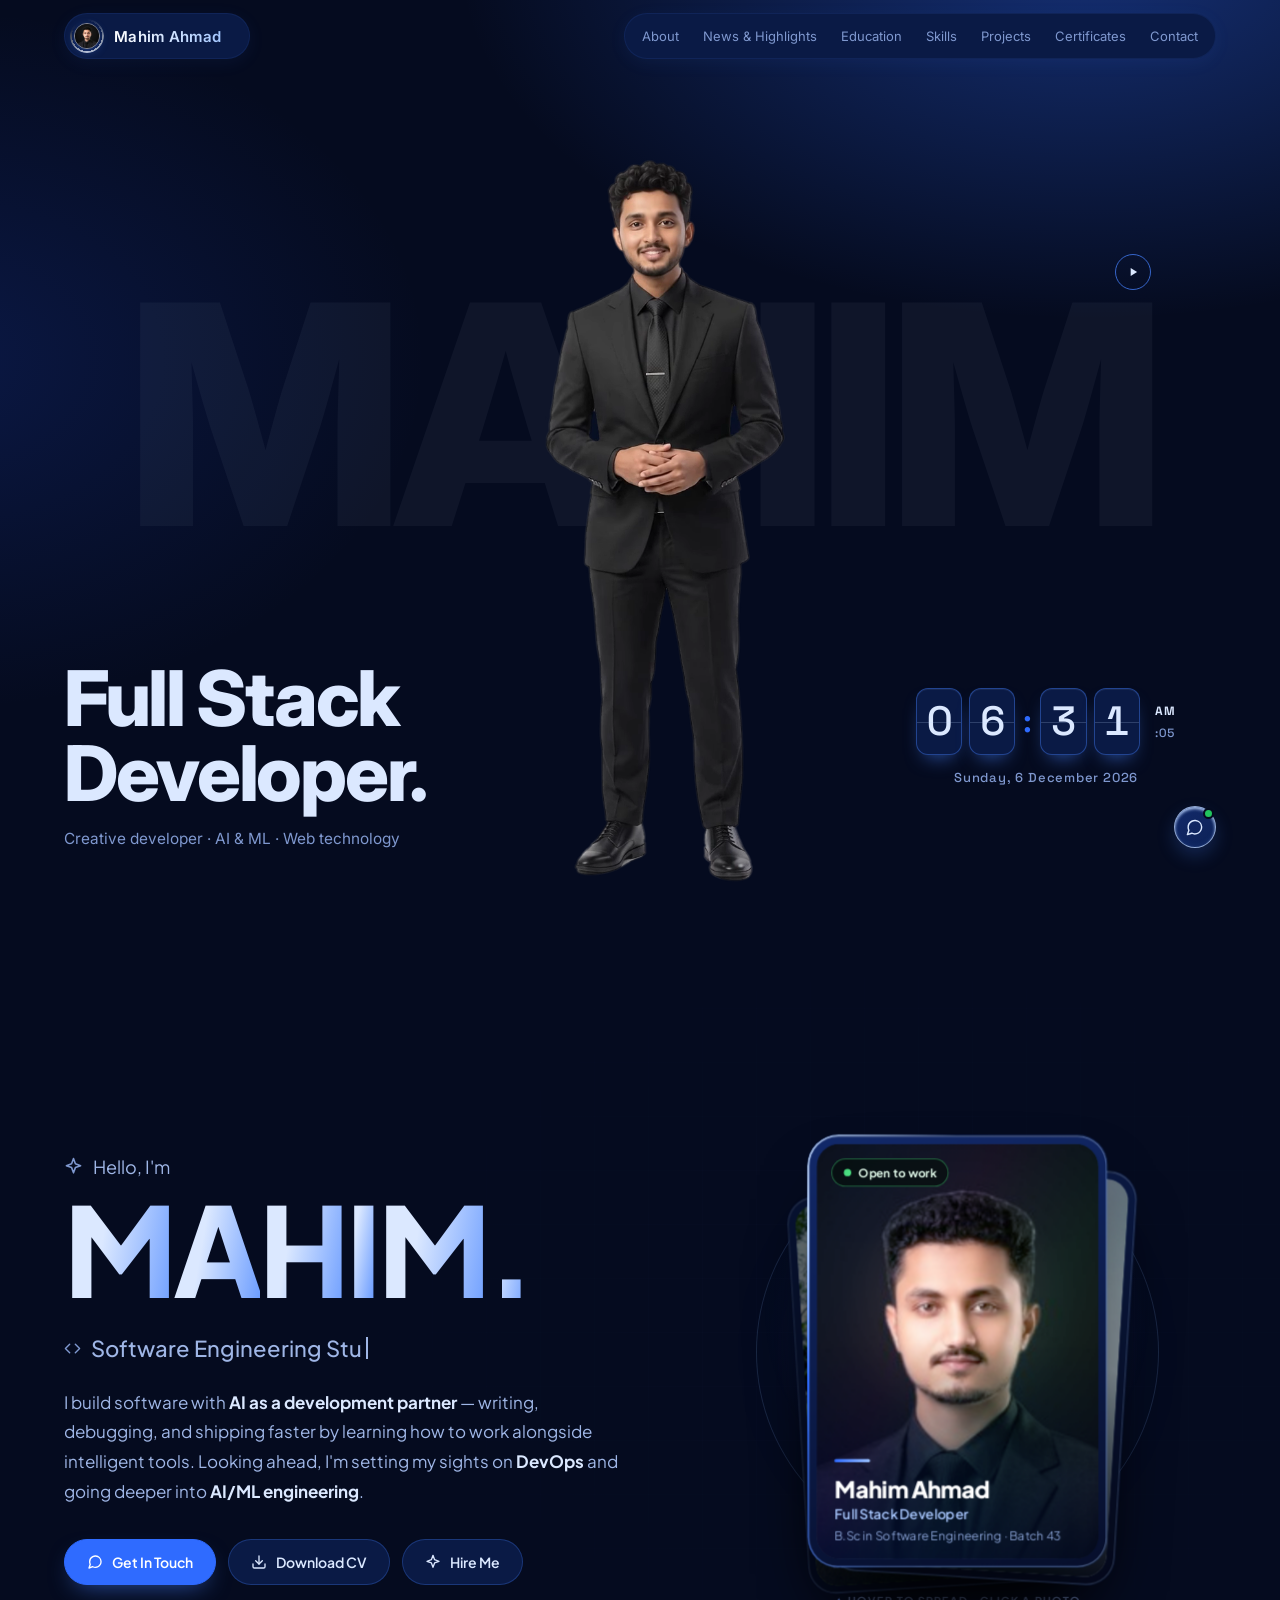
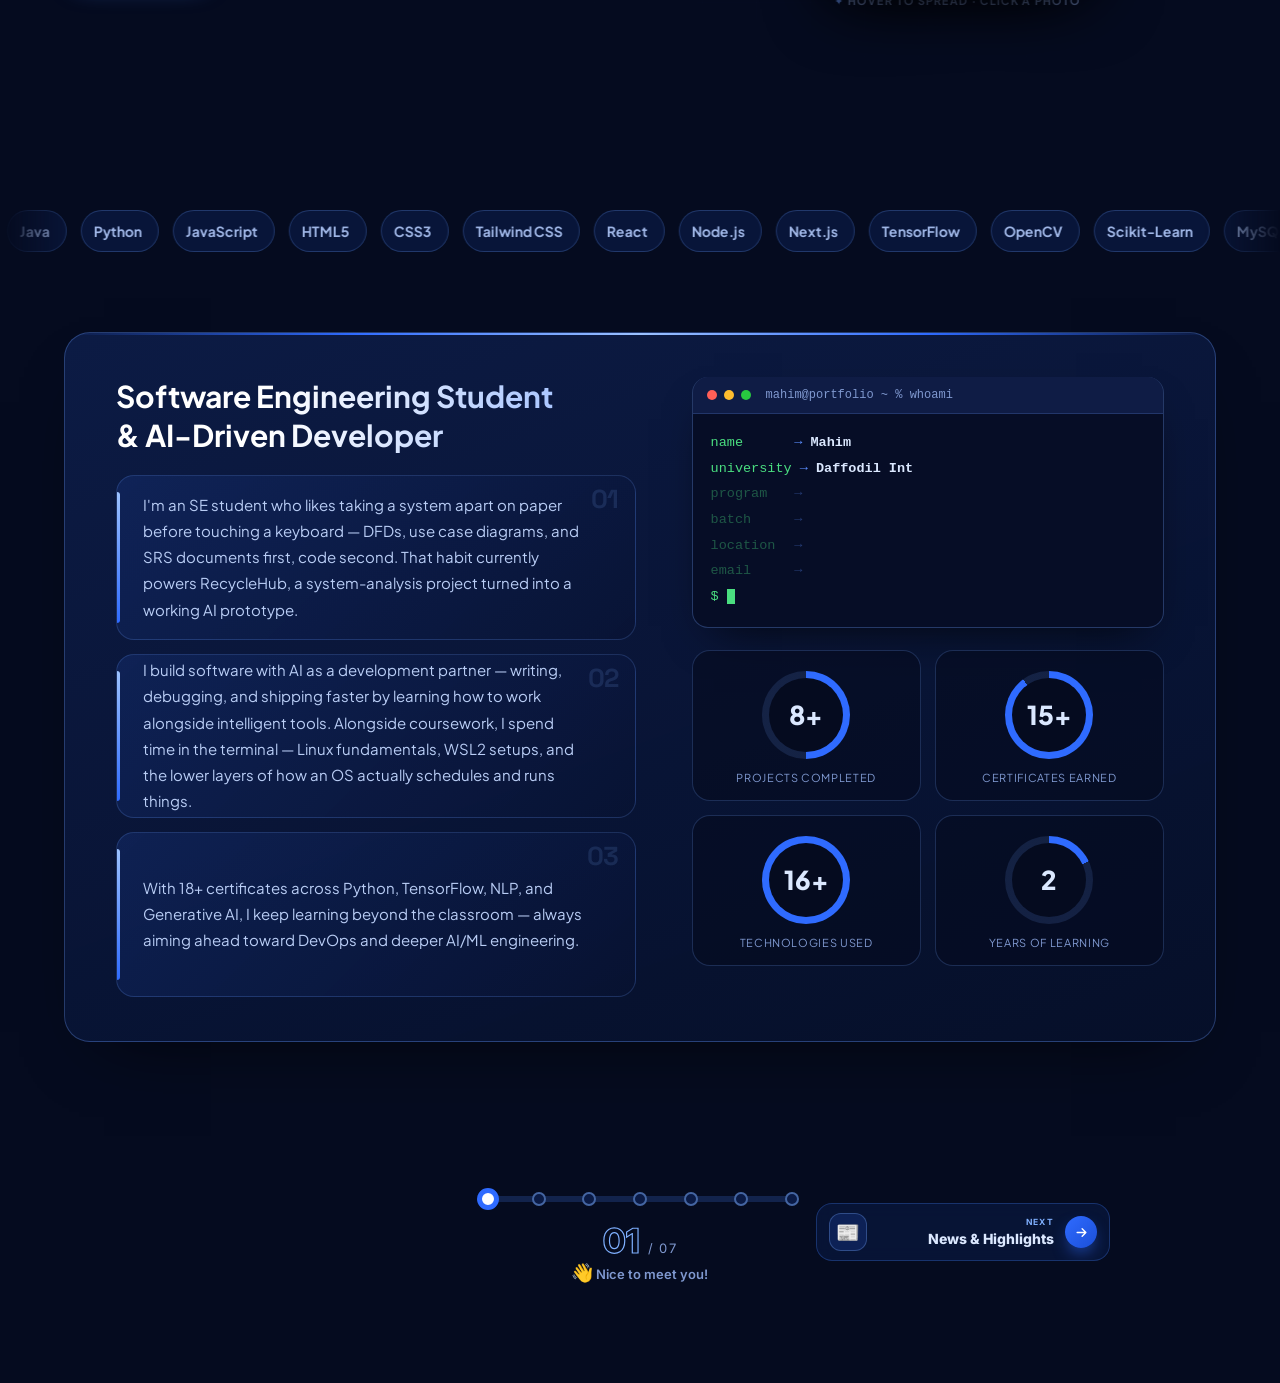
==== index.html @ d59a5cef "udated about info design v4" ====
<!doctype html>
<html lang="en">
<head>
  <meta charset="utf-8">
  <meta name="viewport" content="width=device-width, initial-scale=1">
  <title>Portfolio</title>
  <link rel="preconnect" href="https://fonts.googleapis.com">
  <link rel="preconnect" href="https://fonts.gstatic.com" crossorigin>
  <link href="https://fonts.googleapis.com/css2?family=Inter:wght@400;500;600;800&family=Plus+Jakarta+Sans:wght@400;500;600;700;800&family=Space+Grotesk:wght@400;500;600;700&display=swap" rel="stylesheet">
  <link rel="stylesheet" href="style.css?v=20261402">
  <link rel="stylesheet" href="about.css?v=20262803">
</head>
<body>


  <div class="pageload on" id="pageload" aria-hidden="true">
    <div class="pageload__name">MAHIM</div>
    <div class="pageload__bar"><i></i></div>
  </div>
  <script src="loader.js?v=20261319"></script>

  <div class="splash" id="splash" hidden>
    <div class="splash__name" id="splashName"></div>
    <button class="splash__btn" id="splashBtn"></button>
  </div>

  <header class="nav">
    <a class="nav__logo" id="logo" href="#home"></a>
    <button class="nav__toggle" id="navToggle" aria-label="Menu">☰</button>
    <nav class="nav__links" id="navLinks"></nav>
  </header>

  <main>
    <section class="hero" id="home">
      <div class="hero__bgname" id="bgName" aria-hidden="true"></div>

      <div class="hero__text">
        <h1 class="hero__role" id="role"></h1>
        <p class="hero__sub" id="subtitle"></p>
      </div>

      <div class="hero__photo">
        <video id="heroVideo" hidden muted loop playsinline preload="metadata"></video>
      </div>

      <button class="voice" id="voiceBtn" type="button" aria-label="Play intro"></button>

      <div class="hero__clock" id="heroClock" hidden aria-label="Current time">
        <div class="ck-row">
          <span class="ck-tile"></span><span class="ck-tile"></span>
          <span class="ck-colon">:</span>
          <span class="ck-tile"></span><span class="ck-tile"></span>
          <span class="ck-side"><b id="clockAmpm"></b><span id="clockSec"></span></span>
        </div>
        <div class="ck-date" id="clockDate"></div>
      </div>

      <div class="hero__actions" id="heroActions"></div>
    </section>

    <section class="ab-sec" id="about" hidden>
      <div class="ab-hero">
       <div class="ab-bg" aria-hidden="true"><img id="abBgImg" alt=""><div class="ab-fade"></div></div>
       <div class="ab-wrap">
        <div class="ab-intro">
          <div class="ab-eyebrow"><span class="ab-ic" id="abEyeIcon"></span><span id="abEyebrow"></span></div>
          <h2 class="ab-name" id="abName"></h2>
          <p class="ab-type"><span class="ab-ic" id="abTwIcon"></span><span id="abType"></span><span class="cur"></span></p>
          <p class="ab-tagline" id="abTagline"></p>
          <div class="ab-cta" id="abCta"></div>
        </div>
       </div>
      </div>
      <div class="ab-marquee" id="abMarquee" aria-hidden="true"><div class="ab-track" id="abTrack"></div></div>
      <div class="ab-wrap ab-wrap--card">
        <div class="ab-card">
          <div class="card-topbar"></div>
          <div class="ab-left">
            <h3 class="ab-heading" id="abHeading"></h3>
            <div class="ab-paras" id="abParas"></div>
          </div>
          <div class="ab-right">
            <div class="ab-info" id="abInfo"></div>
            <div class="ab-stats" id="abStats"></div>
          </div>
        </div>
      </div>
    </section>
  </main>

  <aside class="chat" id="chat" hidden aria-label="Chatbot">
    <header class="chat__head">
      <div><strong id="chatTitle"></strong><span id="chatSub"></span></div>
      <button type="button" id="chatClose" aria-label="Close chat">✕</button>
    </header>
    <div class="chat__log" id="chatLog" aria-live="polite"></div>
    <form class="chat__form" id="chatForm">
      <input id="chatInput" type="text" autocomplete="off" aria-label="Your message">
      <button type="submit">Send</button>
    </form>
  </aside>

  <script src="about.js?v=20262802"></script>
  <script src="script.js?v=20261501"></script>
  <script src="totop.js?v=20261401"></script>
</body>
</html>
---- style.css ----
:root {
  --mahim-size: clamp(110px, 24vw, 380px);   /* size of the big faded name; the play button is placed relative to it */
  --bg: #050b1f;
  --ink: #dbe8ff;
  --muted: #7f98cf;
  --accent: #2f6bff;
  --nav-h: 72px;
  --nav-bg: #0a1a45;                    /* navbar strip colour: change me */
  --nav-line: rgba(70, 130, 255, .10);    /* thin border around the menu */
  --nav-radius: 999px;                  /* roundness: 999px = pill, 14px = soft corners */
}

* { box-sizing: border-box; margin: 0; padding: 0; }
html { scroll-behavior: smooth; }

body {
  font-family: "Inter", system-ui, sans-serif;
  background: radial-gradient(900px 520px at 85% -5%, rgba(47,107,255,.38), transparent 70%), radial-gradient(700px 500px at -5% 40%, rgba(30,70,200,.22), transparent 70%), var(--bg);
  background-attachment: fixed;
  color: var(--ink);
  overflow-x: hidden;
}

a { color: inherit; text-decoration: none; }

/* ---------- Navbar ---------- */
.nav {
  position: fixed; inset: 0 0 auto 0; z-index: 20;
  height: var(--nav-h);
  display: flex; align-items: center; justify-content: space-between;
  padding: 0 clamp(20px, 5vw, 64px);
  background: transparent;
  pointer-events: none;          /* empty header area does not block clicks */
}
.nav > * { pointer-events: auto; }
.nav__logo {
  display: flex; align-items: center; gap: 10px; font-weight: 600; font-size: 15px; letter-spacing: .02em;
  /* same pill look as the menu on the right, only around the avatar + name */
  background: var(--nav-bg); padding: 5px 18px 5px 5px;
  border-radius: var(--nav-radius); border: 1px solid var(--nav-line);
  box-shadow: 0 4px 18px rgba(70, 130, 255, .07);
}
/* Ring avatar: silver arc (strong at bottom, fading out toward the top), gap, thin line, portrait */
.avatar-ring {
  --ring: 34px;
  position: relative; flex: none;
  width: var(--ring); height: var(--ring); border-radius: 50%;
}
.avatar-ring::before {
  content: ""; position: absolute; inset: 0; border-radius: 50%;
  background: conic-gradient(from 0deg,
    rgba(120,124,132,0) 0deg, rgba(120,124,132,.35) 50deg, #8d929c 95deg, #a3a8b2 130deg,
    #b8bbc3 160deg, #c9cbd1 180deg, #a9acb4 210deg, #7c7e86 240deg, #4a4b50 268deg,
    rgba(40,40,44,.35) 292deg, rgba(40,40,44,0) 320deg, rgba(120,124,132,0) 360deg);
  -webkit-mask: radial-gradient(farthest-side, transparent calc(100% - 2px), #000 calc(100% - 2px));
          mask: radial-gradient(farthest-side, transparent calc(100% - 2px), #000 calc(100% - 2px));
  filter: drop-shadow(0 1px 1px rgba(70,130,255,.25));
}
.avatar-ring img {
  position: absolute; inset: 4px;
  width: calc(100% - 8px); height: calc(100% - 8px);
  border-radius: 50%; object-fit: cover; display: block;
  background: #0a0a0a; border: 1.5px solid #8a8b90;
  box-shadow: 0 3px 10px rgba(70,130,255,.3);
}
.nav__links {
  display: flex; gap: 2px;
  background: var(--nav-bg);
  padding: 6px;
  border-radius: var(--nav-radius);
  border: 1px solid var(--nav-line);
  box-shadow: 0 4px 18px rgba(70, 130, 255, .07);
}
.nav__links a {
  font-size: 13px; color: var(--muted); white-space: nowrap;
  padding: 8px 11px; border-radius: 999px;
  transition: color .2s, background .2s;
}
.nav__links a:hover { color: var(--ink); background: rgba(70, 130, 255, .05); }
.nav__links a.active { color: var(--ink); background: rgba(70, 130, 255, .11); }
.nav__toggle { display: none; background: none; border: 0; font-size: 24px; cursor: pointer; color: var(--ink); }

/* ---------- Hero ---------- */
.hero {
  position: relative;
  min-height: 100vh;
  padding: calc(var(--nav-h) + 24px) clamp(20px, 5vw, 64px) 40px;
  display: grid;
  grid-template-columns: 1fr 1.5fr 1fr;
  grid-template-rows: 1fr auto;
  align-items: end;
  overflow: hidden;
}

.hero__bgname {
  position: absolute; left: 50%; top: 46%;
  transform: translate(-50%, -50%);
  font-weight: 800;
  font-size: var(--mahim-size);
  letter-spacing: -.04em;
  color: var(--ink);
  opacity: .045;
  white-space: nowrap;
  text-transform: uppercase;
  user-select: none; pointer-events: none;
}

.hero__text { grid-column: 1; grid-row: 2; align-self: end; position: relative; z-index: 2; padding-bottom: 12px; }
.hero__role {
  font-size: clamp(40px, 6vw, 92px);
  line-height: .98; letter-spacing: -.03em; font-weight: 800;
  max-width: 6.5em;
}
.hero__sub { margin-top: 18px; color: var(--muted); font-size: clamp(13px, 1.2vw, 16px); }

.hero__photo {
  grid-column: 2; grid-row: 1 / span 2;
  align-self: end; justify-self: center;
  position: relative; /* no z-index: keeps multiply-blend working with the page background */
  height: min(calc(100vh - var(--nav-h)), 1000px);   /* fills the screen under the navbar */
  margin-bottom: -40px; /* video sits on the bottom edge */
  display: flex; align-items: flex-end;
}
.hero__clock {
  grid-column: 3; grid-row: 2; align-self: end; justify-self: end;
  position: relative; z-index: 2; text-align: center;
  margin: 0 40px 74px 0;
  font-family: "Space Grotesk", "Plus Jakarta Sans", system-ui, sans-serif; color: var(--ink);
}
.hero__clock[hidden] { display: none; }
.ck-row { display: flex; align-items: center; justify-content: center; gap: 7px; }
.ck-tile {
  position: relative; width: clamp(38px, 3.6vw, 54px); height: clamp(54px, 5.2vw, 76px);
  display: flex; align-items: center; justify-content: center;
  background: #0a1a45; color: #dbe8ff; border: 1px solid rgba(70,130,255,.4); border-radius: 12px;
  font-size: clamp(32px, 3.2vw, 46px); font-weight: 500; font-variant-numeric: tabular-nums; line-height: 1;
  box-shadow: 0 10px 20px -10px rgba(70, 130, 255, .75), inset 0 1px 0 rgba(190, 215, 255, .08);
}
.ck-tile::after { content: ""; position: absolute; left: 0; right: 0; top: 50%; height: 1px; background: rgba(190, 215, 255, .2); }
.ck-tile.flip { animation: ck-flip .5s cubic-bezier(.3, .7, .3, 1); }
@keyframes ck-flip { 0% { transform: perspective(300px) rotateX(-90deg); opacity: .2; } 100% { transform: perspective(300px) rotateX(0); opacity: 1; } }
.ck-colon { font-size: clamp(24px, 2.4vw, 34px); font-weight: 600; color: #2f6bff; margin: 0 1px; animation: ck-blink 1s steps(1) infinite; }
@keyframes ck-blink { 50% { opacity: .25; } }
.ck-side { display: flex; flex-direction: column; align-items: flex-start; gap: 6px; margin-left: 8px; font-size: 12px; font-weight: 700; letter-spacing: .1em; color: var(--muted); }
.ck-side b { color: var(--ink); font-weight: 700; }
.ck-side span { font-variant-numeric: tabular-nums; font-weight: 500; }
.ck-side b:empty, .ck-side span:empty { display: none; }
.ck-date { margin-top: 14px; font-size: 13px; letter-spacing: .06em; color: var(--muted); font-weight: 500; }
@media (prefers-reduced-motion: reduce) { .ck-tile.flip, .ck-colon { animation: none; } }
.hero__actions {
  grid-column: 3; grid-row: 2; align-self: end; justify-self: end;
  position: relative; z-index: 2;
  display: flex; flex-direction: column; align-items: stretch; gap: 12px;
  padding-bottom: 12px;
}
.btn {
  display: inline-flex; align-items: center; justify-content: center;
  padding: 11px 22px; border-radius: 999px;
  font: inherit; font-size: 13px; font-weight: 500; cursor: pointer;
  border: 1.5px solid transparent; text-align: center;
  transition: transform .2s, box-shadow .2s, background .2s, color .2s;
}
.btn:hover { transform: translateY(-2px); box-shadow: 0 8px 20px rgba(70,130,255,.2); }
.btn--primary { background: var(--accent); color: #ffffff; }
.btn--outline { background: var(--nav-bg); color: var(--accent); border-color: var(--accent); }
.btn--outline:hover { background: var(--accent); color: #ffffff; }
.btn--accent { background: linear-gradient(135deg, #2f6bff, #7fb0ff); color: #ffffff; }

.btn svg { width: 18px; height: 18px; flex: none; fill: none; stroke: currentColor; stroke-width: 2; stroke-linecap: round; stroke-linejoin: round; }
.btn { gap: 10px; }

/* transparent rounded button with icon (e.g. Download CV) */
.btn--dark {
  background: transparent; color: var(--ink);
  border-color: rgba(70, 130, 255, .55); border-radius: 18px; padding: 12px 24px; font-size: 14px;
  box-shadow: none;
}
.btn--dark:hover { background: rgba(70, 130, 255, .07); box-shadow: none; }

/* transparent button with a lighter outline (e.g. Explore work) */
.btn--glass {
  background: transparent; color: var(--ink);
  border-color: rgba(70, 130, 255, .28); border-radius: 18px; padding: 12px 24px; font-size: 14px;
  box-shadow: none;
}
.btn--glass:hover { background: rgba(70, 130, 255, .07); box-shadow: none; }

/* round glass chat button with a green "online" dot */
.btn--orb {
  position: relative; align-self: flex-end;
  width: 42px; height: 42px; padding: 0; border-radius: 50%;
  background: linear-gradient(145deg, #12296a, #0d2257); color: #dbe8ff;
  border-color: rgba(190, 215, 255, .75);
  box-shadow: 0 8px 18px rgba(70, 130, 255, .22), inset 0 2px 3px rgba(190, 215, 255, .85), inset 0 -2px 5px rgba(70, 130, 255, .08);
}
.btn--orb svg { width: 19px; height: 19px; stroke-width: 1.8; }
.btn--orb:hover { transform: scale(1.07); }
.btn--orb .dot {
  position: absolute; top: 1px; right: 1px; width: 11px; height: 11px; border-radius: 50%;
  background: #22c55e; border: 2px solid var(--bg);
  animation: pulse 2.2s infinite;
}
@keyframes pulse {
  0%   { box-shadow: 0 0 0 0 rgba(34, 197, 94, .55); }
  70%  { box-shadow: 0 0 0 7px rgba(34, 197, 94, 0); }
  100% { box-shadow: 0 0 0 0 rgba(34, 197, 94, 0); }
}
@media (prefers-reduced-motion: reduce) { .btn--orb .dot { animation: none; } }

/* small round play button: top-right of the hero, under the navbar */
.voice {
  position: absolute; z-index: 3;
  /* sits just above the last letter (M) of the big name: cap-height of the letters = 0.364 x size above the text centre (46%) */
  top: calc(46% - 0.364 * var(--mahim-size) - 12px - 36px);
  left: calc(50% + 1.72 * var(--mahim-size) - 53px);
  width: 36px; height: 36px; border-radius: 50%;
  display: grid; place-items: center; padding: 0;
  border: 1.5px solid rgba(70, 130, 255, .75); background: transparent; color: var(--ink); cursor: pointer;
  transition: transform .2s, background .2s;
}
.voice:hover { transform: scale(1.08); background: rgba(70, 130, 255, .07); }
.voice svg { width: 14px; height: 14px; fill: currentColor; }
.voice[hidden] { display: none; }

/* desktop: hero content starts right under the navbar */
@media (min-width: 981px) { .hero { padding-top: var(--nav-h); } }

/* ---------- Mobile ---------- */
@media (max-width: 1060px) {
  .nav__toggle { display: block; }
  .nav__links {
    position: absolute; top: calc(var(--nav-h) - 6px);
    right: clamp(20px, 5vw, 64px); left: clamp(20px, 5vw, 64px);
    flex-direction: column; gap: 0;
    padding: 0; border-width: 0; border-radius: 20px; box-shadow: none;
    max-height: 0; overflow: hidden; transition: max-height .3s;
  }
  .nav__links.open {
    max-height: 380px; padding: 6px 0; border-width: 1px;
    box-shadow: 0 10px 30px rgba(70, 130, 255, .12);
  }
  .nav__links a { padding: 13px 22px; border-radius: 14px; }

  .hero { grid-template-columns: 1fr; grid-template-rows: auto auto auto; align-items: start; text-align: center; }
  .hero__photo { grid-column: 1; grid-row: 2; height: 52vh; }
  .hero__text { grid-column: 1; grid-row: 1; margin-top: 12px; }
  .hero__role { max-width: none; font-size: clamp(36px, 11vw, 60px); }
  .hero__actions { grid-column: 1; grid-row: 3; flex-direction: row; flex-wrap: wrap; justify-content: center; justify-self: center; margin-top: 16px; min-width: 0; }
  .btn { padding: 10px 18px; }
  .btn--dark, .btn--glass { padding: 12px 20px; }
  .voice { top: calc(var(--nav-h) + 8px); left: auto; right: clamp(20px, 5vw, 64px); }
  .hero__bgname { top: 38%; }
  .hero__clock { grid-column: 1; grid-row: 4; justify-self: center; margin: 24px 0 10px; }
}

/* ---------- Hero video ---------- */
.hero__photo video {
  height: 100%; width: auto; max-width: 100%; object-fit: contain; object-position: center bottom;
  /* assets/intro.webm already has a transparent background (alpha), so no blend/filter is needed */
}

/* ---------- Optional "click to enter" splash ---------- */
.splash {
  position: fixed; inset: 0; z-index: 100;
  background: var(--bg);
  display: flex; flex-direction: column; align-items: center; justify-content: center; gap: 28px;
  transition: opacity .5s;
}
.splash[hidden] { display: none; }
.splash.hide { opacity: 0; pointer-events: none; }
.splash__name { font-size: clamp(32px, 7vw, 72px); font-weight: 800; letter-spacing: -.03em; }
.splash__btn {
  background: var(--accent); color: #ffffff; border: 0; border-radius: 999px;
  padding: 14px 32px; font-size: 15px; cursor: pointer;
}

/* ---------- Chatbot panel ---------- */
.chat {
  position: fixed; right: 24px; bottom: 24px; z-index: 60;
  width: min(380px, calc(100vw - 32px)); height: min(540px, 72vh);
  display: flex; flex-direction: column;
  background: var(--nav-bg); border: 1px solid var(--nav-line);
  border-radius: 22px; box-shadow: 0 20px 60px rgba(70,130,255,.22);
  overflow: hidden;
  opacity: 0; transform: translateY(14px) scale(.98);
  transition: opacity .2s, transform .2s;
}
.chat[hidden] { display: none; }
.chat.show { opacity: 1; transform: none; }
.chat__head {
  display: flex; align-items: center; justify-content: space-between; gap: 12px;
  padding: 14px 16px; background: var(--accent); color: #ffffff;
}
.chat__head strong { display: block; font-size: 15px; }
.chat__head span { font-size: 12px; opacity: .75; }
.chat__head button { background: none; border: 0; color: #ffffff; font-size: 18px; cursor: pointer; padding: 4px 8px; }
.chat__log { flex: 1; overflow-y: auto; padding: 16px; display: flex; flex-direction: column; gap: 10px; }
.msg { max-width: 85%; padding: 10px 14px; border-radius: 16px; font-size: 14px; line-height: 1.45; white-space: pre-wrap; word-wrap: break-word; }
.msg--bot { align-self: flex-start; background: #0d2257; color: var(--ink); border-bottom-left-radius: 4px; }
.msg--user { align-self: flex-end; background: var(--accent); color: #ffffff; border-bottom-right-radius: 4px; }
.msg.typing { opacity: .6; animation: pulse 1s infinite; }
@keyframes pulse { 50% { opacity: .25; } }
.chat__form { display: flex; gap: 8px; padding: 12px; border-top: 1px solid var(--nav-line); }
.chat__form input {
  flex: 1; min-width: 0; font: inherit; font-size: 14px; padding: 11px 16px;
  border: 1px solid var(--nav-line); border-radius: 999px; background: #0a1a45; color: var(--ink); outline: none;
}
.chat__form input:focus { border-color: var(--accent); }
.chat__form button {
  border: 0; border-radius: 999px; padding: 0 20px; font: inherit; font-size: 14px;
  background: var(--accent); color: #ffffff; cursor: pointer;
}
@media (max-width: 520px) { .chat { right: 16px; bottom: 16px; height: min(78vh, 560px); } }

/* name turns light while the navbar sits over a dark section */
.nav__logo { transition: color .25s ease; }

/* ---------- Page loader (while a page opens) ---------- */
.pageload {
  position: fixed; inset: 0; z-index: 500; background: #040919; color: #dbe8ff;
  display: flex; flex-direction: column; align-items: center; justify-content: center; gap: 18px;
  transform: translateY(-100%); visibility: hidden; pointer-events: none; border-radius: 0 0 50% 50% / 0 0 8vh 8vh;
  transition: transform .45s cubic-bezier(.76, 0, .24, 1), border-radius .45s ease, visibility 0s linear .45s;
}
.pageload.on { transform: none; visibility: visible; pointer-events: auto; border-radius: 0; transition: transform .35s cubic-bezier(.76, 0, .24, 1), border-radius .35s ease, visibility 0s; }
.pageload { gap: 26px; background: radial-gradient(60% 50% at 50% 42%, #0b1e55 0%, #040919 70%); }
.pageload::before { content: ""; position: absolute; inset: 0; pointer-events: none; opacity: .5; background-image: linear-gradient(rgba(110,160,255,.07) 1px, transparent 1px), linear-gradient(90deg, rgba(110,160,255,.07) 1px, transparent 1px); background-size: 46px 46px; -webkit-mask-image: radial-gradient(circle at 50% 45%, #000, transparent 65%); mask-image: radial-gradient(circle at 50% 45%, #000, transparent 65%); animation: pl-grid 6s linear infinite; }
@keyframes pl-grid { to { background-position: 46px 46px; } }
.pl-stage { position: relative; width: clamp(180px, 46vw, 240px); aspect-ratio: 1; perspective: 700px; transform-style: preserve-3d; }
.pl-ring { position: absolute; inset: 0; width: 100%; height: 100%; transform: rotate(-90deg); overflow: visible; filter: drop-shadow(0 0 8px rgba(47,107,255,.7)); }
.pl-track { fill: none; stroke: rgba(150,190,255,.12); stroke-width: 2.5; }
.pl-arc { fill: none; stroke: url(#plg); stroke-width: 3.5; stroke-linecap: round; stroke-dasharray: 100; stroke-dashoffset: 100; transition: stroke-dashoffset .15s linear; }
.pl-orbit { position: absolute; inset: 14%; border-radius: 50%; border: 1px solid rgba(127,176,255,.28); transform-style: preserve-3d; transform: rotateZ(var(--r)) rotateX(68deg); }
.pl-spin { position: absolute; inset: -1px; border-radius: 50%; animation: pl-orb 2.4s linear infinite; }
.pl-sat { position: absolute; left: 50%; top: -5px; width: 10px; height: 10px; margin-left: -5px; border-radius: 50%; background: #cfe2ff; box-shadow: 0 0 12px 3px rgba(80,140,255,.95), 0 0 28px 6px rgba(47,107,255,.5); }
@keyframes pl-orb { to { transform: rotate(360deg); } }
.pl-core { position: absolute; inset: 31%; border-radius: 50%; display: flex; flex-direction: column; align-items: center; justify-content: center; background: radial-gradient(circle at 35% 30%, #4a86ff, #1b3fa8 70%); box-shadow: 0 0 40px rgba(47,107,255,.65), inset 0 0 22px rgba(255,255,255,.18); animation: pl-pulse 1.6s ease-in-out infinite; }
.pl-core b { font-size: clamp(30px, 8vw, 42px); font-weight: 800; line-height: 1; color: #fff; text-shadow: 0 0 14px rgba(255,255,255,.6); }
.pl-pct { font-size: 12px; font-weight: 700; letter-spacing: .08em; color: rgba(225,238,255,.85); font-variant-numeric: tabular-nums; margin-top: 2px; }
.pl-pct::after { content: "%"; opacity: .7; }
@keyframes pl-pulse { 50% { transform: scale(1.07); box-shadow: 0 0 56px rgba(47,107,255,.9), inset 0 0 22px rgba(255,255,255,.22); } }
.pl-name { display: flex; gap: .32em; font-size: clamp(14px, 3.4vw, 18px); font-weight: 700; letter-spacing: .3em; color: #9cc2ff; }
.pl-name span { display: inline-block; animation: pl-wave 1.2s ease-in-out infinite; }
@keyframes pl-wave { 0%, 100% { transform: translateY(0); opacity: .45; } 40% { transform: translateY(-5px); opacity: 1; color: #fff; } }
.pl-status { font-family: ui-monospace, "SF Mono", Consolas, monospace; font-size: 13px; color: rgba(190,215,255,.75); min-height: 1.4em; display: flex; align-items: center; gap: 6px; }
.pl-status em { font-style: normal; color: #4ade80; }
.pl-status u { display: inline-block; width: 7px; height: 14px; background: #4ade80; text-decoration: none; animation: pl-blink 1s steps(1) infinite; }
@keyframes pl-blink { 50% { opacity: 0; } }
@media (prefers-reduced-motion: reduce) { .pl-spin, .pl-core, .pl-name span, .pageload::before { animation: none; } }

/* chat button on pages other than home */
.chat-fab[hidden] { display: none; }
.chat-fab { position: fixed; right: clamp(20px, 5vw, 64px); bottom: 28px; z-index: 15; }


/* ---------- Previous / Next page buttons ----------
   One wide rounded bar (slightly darker cream) with a small cream pill at each end. */
.page-nav {
  max-width: 1100px; margin: 30px auto 100px; width: calc(100% - 2 * clamp(20px, 5vw, 64px));
  padding: 8px; border-radius: 999px;
  display: grid; grid-template-columns: 1fr auto 1fr; align-items: center; gap: 12px;
  background: #0c1f52; border: 1px solid rgba(70, 130, 255, .07);
  box-shadow: inset 0 1px 3px rgba(70, 130, 255, .07);
}
.page-nav__prev { grid-column: 1; justify-self: start; }
.page-nav__fun { grid-column: 2; font-size: 13px; font-weight: 600; color: var(--muted); text-align: center; white-space: nowrap; }
.page-nav__emoji { display: inline-block; font-size: 19px; vertical-align: -2px; margin-right: 2px; animation: pn-wiggle 2.6s ease-in-out infinite; transform-origin: 50% 70%; }
@keyframes pn-wiggle { 0%, 60%, 100% { transform: rotate(0) scale(1); } 70% { transform: rotate(-14deg) scale(1.18); } 80% { transform: rotate(12deg) scale(1.18); } 90% { transform: rotate(-6deg) scale(1.08); } }
.page-nav__btn {
  display: inline-flex; align-items: center; gap: 12px; min-width: 0;
  padding: 6px 22px 6px 6px; border-radius: 999px; background: var(--nav-bg);
  border: 1px solid var(--nav-line); box-shadow: 0 3px 10px rgba(70, 130, 255, .08);
  transition: transform .2s ease, box-shadow .2s ease;
}
.page-nav__btn:hover { transform: translateY(-2px); box-shadow: 0 8px 18px rgba(70, 130, 255, .12); }
.page-nav__next { grid-column: 3; justify-self: end; padding: 6px 6px 6px 22px; text-align: right; }
.page-nav__icon {
  flex: none; width: 34px; height: 34px; border-radius: 50%;
  display: flex; align-items: center; justify-content: center;
  background: #0c1f52; color: var(--ink);
  transition: background .2s, color .2s, box-shadow .2s;
}
.page-nav__icon svg { width: 16px; height: 16px; fill: none; stroke: currentColor; stroke-width: 2; stroke-linecap: round; stroke-linejoin: round; }
.page-nav__prev .page-nav__icon svg { transform: rotate(180deg); }
.page-nav__btn:hover .page-nav__icon, .page-nav__btn:focus-visible .page-nav__icon { background: linear-gradient(135deg, #2f6bff, #1b4fd8) !important; color: #ffffff !important; box-shadow: 0 0 0 4px rgba(47, 107, 255, .22), 0 6px 16px rgba(47, 107, 255, .45); }
.page-nav__text { display: flex; flex-direction: column; gap: 2px; min-width: 0; }
.page-nav__next .page-nav__text { align-items: flex-end; }
.page-nav__label { font-size: 9.5px; letter-spacing: .14em; text-transform: uppercase; color: var(--muted); font-weight: 700; }
.page-nav__title { font-size: 14.5px; font-weight: 700; color: var(--ink); white-space: nowrap; overflow: hidden; text-overflow: ellipsis; }
@media (max-width: 760px) { .page-nav { grid-template-columns: 1fr 1fr; } .page-nav__fun { display: none; } }
@media (max-width: 560px) { .page-nav { margin-bottom: 90px; padding: 6px; gap: 8px; } .page-nav__btn { padding-right: 14px; } .page-nav__next { padding-left: 14px; padding-right: 6px; } .page-nav__title { font-size: 13px; max-width: 26vw; } }


/* ---------- Page background video (news, education, skills, projects, certificates, contact) ---------- */
.page-bg { position: fixed; inset: 0; z-index: -1; overflow: hidden; opacity: 0; transition: opacity .8s ease; pointer-events: none; background: var(--bg); }
.page-bg.on { opacity: 1; }
.page-bg video { position: absolute; inset: 0; width: 100%; height: 100%; object-fit: cover; }
.page-bg__shade { position: absolute; inset: 0; background: linear-gradient(180deg, rgba(5, 11, 31, calc(var(--bg-shade, .55) + .15)) 0%, rgba(5, 11, 31, var(--bg-shade, .55)) 40%, rgba(5, 11, 31, calc(var(--bg-shade, .55) + .2)) 100%); }
body.has-bg main > section { background: transparent !important; }
body.has-bg .site-footer { background: rgba(10, 26, 69, .82); -webkit-backdrop-filter: blur(8px); backdrop-filter: blur(8px); }

/* ---------- Glass cards when a page has a background video: cards become see-through (change --card-glass to taste: 0 = fully clear, 1 = solid) ---------- */
body.has-bg { --card-glass: .22; --card-blur: 6px; }
body.has-bg main > section { --bg-alt: rgba(8, 20, 58, var(--card-glass)); --bg: rgba(5, 11, 31, calc(var(--card-glass) + .1)); }
body.has-bg .skill-card, body.has-bg .service-card, body.has-bg .cert-card, body.has-bg .contact-card, body.has-bg .contact-cta,
body.has-bg .edu-card, body.has-bg .lang-card, body.has-bg .value-card, body.has-bg .proj-card, body.has-bg .gh-stat-card,
body.has-bg .gh-chart-card, body.has-bg .hl-frame, body.has-bg .nl-more, body.has-bg .gh-cta a, body.has-bg .page-nav {
  -webkit-backdrop-filter: blur(var(--card-blur)); backdrop-filter: blur(var(--card-blur));
}
body.has-bg .site-footer { background: rgba(8, 20, 58, calc(var(--card-glass) + .25)); }

/* pop-ups, hover cards and modal boxes stay solid (they sit on top of other text, so they must not be see-through) */
body.has-bg .skill-pop, body.has-bg .skill-modal-box, body.has-bg .ex-box, body.has-bg .cx-box, body.has-bg .px-box {
  background: #0a1a45 !important; -webkit-backdrop-filter: none; backdrop-filter: none;
}


/* ---------- Page switcher (Previous / Next + progress) ---------- */
@property --pnang { syntax: "<angle>"; initial-value: 0deg; inherits: false; }
.pn { max-width: 1100px; margin: 40px auto 100px; width: calc(100% - 2 * clamp(20px, 5vw, 64px)); display: grid; grid-template-columns: minmax(0, 1fr) minmax(0, 1.1fr) minmax(0, 1fr); align-items: center; gap: 18px; }
.pn-gap { min-height: 1px; }
.pn-card { position: relative; overflow: hidden; display: flex; align-items: center; gap: 14px; min-width: 0; padding: 14px 16px; border-radius: 22px; color: var(--ink);
  background: rgba(10,26,69,.62); border: 1px solid rgba(70,130,255,.28); -webkit-backdrop-filter: blur(8px); backdrop-filter: blur(8px);
  opacity: 0; transform: translateY(28px); transition: opacity .7s, transform .7s cubic-bezier(.16,1,.3,1), border-color .25s, box-shadow .25s; }
.pn.in .pn-card { opacity: 1; transform: none; }
.pn.in .pn-next { transition-delay: .12s; }
.pn-card::before { content: ""; position: absolute; inset: 0; padding: 2px; border-radius: inherit; pointer-events: none; opacity: 0; transition: opacity .3s;
  background: conic-gradient(from var(--pnang), transparent 0 55%, #2f6bff, #7fb0ff, #b58bff, transparent 95%);
  -webkit-mask: linear-gradient(#000 0 0) content-box, linear-gradient(#000 0 0); -webkit-mask-composite: xor; mask: linear-gradient(#000 0 0) content-box exclude, linear-gradient(#000 0 0); animation: pnSpin 3s linear infinite paused; }
@keyframes pnSpin { to { --pnang: 360deg; } }
.pn-card::after { content: ""; position: absolute; inset: 0; pointer-events: none; opacity: 0; transition: opacity .3s; background: radial-gradient(220px circle at var(--mx, 50%) var(--my, 50%), rgba(110,170,255,.25), transparent 65%); }
.pn-card:hover { transform: translateY(-5px); box-shadow: 0 20px 44px -18px rgba(47,107,255,.85); border-color: transparent; }
.pn-card:hover::before { opacity: 1; animation-play-state: running; }
.pn-card:hover::after { opacity: 1; }
.pn-card > * { position: relative; z-index: 1; }
.pn-shine { position: absolute !important; inset: 0; z-index: 0 !important; pointer-events: none; background: linear-gradient(110deg, transparent 38%, rgba(255,255,255,.14) 50%, transparent 62%); transform: translateX(-130%); }
.pn-card:hover .pn-shine { transform: translateX(130%); transition: transform .9s ease; }
.pn-next { flex-direction: row; text-align: right; justify-content: flex-end; }
.pn-prev { text-align: left; }
.pn-emoji { flex: none; width: 52px; height: 52px; border-radius: 16px; display: flex; align-items: center; justify-content: center; font-size: 26px; background: rgba(47,107,255,.16); border: 1px solid rgba(127,176,255,.3); transition: transform .35s cubic-bezier(.34,1.56,.64,1); }
.pn-card:hover .pn-emoji { transform: scale(1.16) rotate(-8deg); }
.pn-text { display: flex; flex-direction: column; gap: 3px; min-width: 0; flex: 1; }
.pn-next .pn-text { align-items: flex-end; }
.pn-label { font-size: 9.5px; letter-spacing: .16em; text-transform: uppercase; font-weight: 700; color: #7fb0ff; }
.pn-title { font-size: 16px; font-weight: 800; white-space: nowrap; overflow: hidden; text-overflow: ellipsis; max-width: 100%; }
.pn-arrow { flex: none; width: 40px; height: 40px; border-radius: 50%; display: flex; align-items: center; justify-content: center; color: #fff; background: linear-gradient(135deg, #2f6bff, #1b4fd8); box-shadow: 0 8px 18px -6px rgba(47,107,255,.9); transition: transform .3s cubic-bezier(.34,1.56,.64,1); }
.pn-arrow svg { width: 17px; height: 17px; fill: none; stroke: currentColor; stroke-width: 2.2; stroke-linecap: round; stroke-linejoin: round; }
.pn-prev .pn-arrow svg { transform: rotate(180deg); }
.pn-next:hover .pn-arrow { transform: translateX(6px) scale(1.1); } .pn-prev:hover .pn-arrow { transform: translateX(-6px) scale(1.1); }

.pn-mid { display: flex; flex-direction: column; align-items: center; gap: 22px; padding: 0 10px; opacity: 0; transform: translateY(20px); transition: opacity .8s .1s, transform .8s .1s cubic-bezier(.16,1,.3,1); }
.pn.in .pn-mid { opacity: 1; transform: none; }
.pn-track { position: relative; width: 100%; height: 6px; margin: 14px 12px 0; border-radius: 6px; background: rgba(70,130,255,.2); }
.pn-fill { position: absolute; left: 0; top: 0; bottom: 0; width: 0; border-radius: 6px; background: linear-gradient(90deg, #7fb0ff, #2f6bff); box-shadow: 0 0 12px rgba(80,150,255,.8); transition: width 1.4s cubic-bezier(.16,1,.3,1) .3s; }
.pn.in .pn-fill { width: var(--p); }
.pn-dot { position: absolute; top: 50%; left: var(--l); width: 14px; height: 14px; margin: -7px 0 0 -7px; border-radius: 50%; background: #0a1a45; border: 2px solid rgba(127,176,255,.5); transition: transform .25s, background .25s, border-color .25s; }
.pn-dot.done { background: #2f6bff; border-color: #7fb0ff; }
.pn-dot.now { width: 22px; height: 22px; margin: -11px 0 0 -11px; background: #fff; border: 5px solid #2f6bff; animation: pnPulse 2s infinite; z-index: 2; }
@keyframes pnPulse { 0% { box-shadow: 0 0 0 0 rgba(80,150,255,.8); } 100% { box-shadow: 0 0 0 16px rgba(80,150,255,0); } }
.pn-dot:hover { transform: scale(1.5); background: #7fb0ff; }
.pn-tip { position: absolute; bottom: 24px; left: 50%; transform: translate(-50%, 6px) scale(.9); opacity: 0; pointer-events: none; white-space: nowrap; font-size: 11px; font-weight: 700; color: #fff; padding: 4px 10px; border-radius: 999px; background: #0a1a45; border: 1px solid #2f6bff; transition: .2s; }
.pn-dot:hover .pn-tip { opacity: 1; transform: translate(-50%, 0) scale(1); }
.pn-info { display: flex; flex-wrap: wrap; align-items: baseline; justify-content: center; gap: 4px 8px; text-align: center; }
.pn-count { font-size: 34px; font-weight: 800; line-height: 1; color: transparent; -webkit-text-stroke: 1.2px #7fb0ff; }
.pn-of { font-size: 13px; color: var(--muted, #7f98cf); letter-spacing: .08em; }
.pn-fun { flex-basis: 100%; font-size: 13px; font-weight: 600; color: var(--muted, #9fb6e6); }
.pn-fe { display: inline-block; font-size: 18px; animation: pn-wiggle 2.6s ease-in-out infinite; transform-origin: 50% 70%; }
@media (max-width: 860px) {
  .pn { grid-template-columns: 1fr 1fr; gap: 14px; margin-bottom: 90px; }
  .pn-mid { grid-column: 1 / -1; grid-row: 1; padding: 0 16px; }
  .pn-gap { display: none; }
  .pn-card { padding: 11px 12px; gap: 10px; border-radius: 18px; }
  .pn-emoji { width: 42px; height: 42px; font-size: 21px; border-radius: 13px; } .pn-arrow { width: 34px; height: 34px; }
  .pn-title { font-size: 13.5px; }
}
@media (max-width: 480px) { .pn-emoji { display: none; } .pn-card:only-of-type { grid-column: 1 / -1; } }
@media (prefers-reduced-motion: reduce) { .pn-card, .pn-mid { opacity: 1; transform: none; } .pn-dot.now, .pn-fe, .pn-card::before { animation: none; } }

/* slimmer prev / next cards */
.pn { gap: 14px; }
.pn-card { padding: 9px 12px; gap: 11px; border-radius: 16px; }
.pn-emoji { width: 38px; height: 38px; font-size: 19px; border-radius: 12px; }
.pn-arrow { width: 32px; height: 32px; } .pn-arrow svg { width: 15px; height: 15px; }
.pn-label { font-size: 8.5px; } .pn-title { font-size: 14px; }
@media (max-width: 860px) { .pn-card { padding: 8px 10px; } .pn-emoji { width: 34px; height: 34px; font-size: 17px; } .pn-arrow { width: 30px; height: 30px; } .pn-title { font-size: 13px; } }

/* more space on both sides of the prev/next bar */
.pn { max-width: 940px; width: calc(100% - 2 * clamp(28px, 9vw, 140px)); }
@media (max-width: 560px) { .pn { width: calc(100% - 40px); } }

/* navbar lines up with the page content column (logo = left edge of content, menu = right edge) */
.nav { padding-left: max(clamp(20px, 5vw, 64px), calc((100vw - 1100px) / 2)); padding-right: max(clamp(20px, 5vw, 64px), calc((100vw - 1100px) / 2)); }
@media (max-width: 1060px) { .nav__links { left: clamp(20px, 5vw, 64px); right: clamp(20px, 5vw, 64px); } }
/* the home page has a full-width hero, so its navbar keeps the wider side padding */
body:has(.hero) .nav { padding-left: clamp(20px, 5vw, 64px); padding-right: clamp(20px, 5vw, 64px); }
body[data-title="About"] .nav { padding-left: clamp(20px, 5vw, 64px); padding-right: clamp(20px, 5vw, 64px); }


/* ================= Navbar v2 ================= */
.nav { transition: transform .6s cubic-bezier(.16,1,.3,1), opacity .6s; }
.nav:not(.nav--in) { transform: translateY(-24px); opacity: 0; }
.nav--in { animation: navDrop .7s cubic-bezier(.16,1,.3,1); }
@keyframes navDrop { from { transform: translateY(-30px); opacity: 0; } }
.nav__logo, .nav__links { transition: background .35s, box-shadow .35s, border-color .35s, backdrop-filter .35s; }
.nav--scrolled .nav__logo, .nav--scrolled .nav__links { background: rgba(8,20,58,.72); -webkit-backdrop-filter: blur(14px); backdrop-filter: blur(14px); border-color: rgba(110,170,255,.28); box-shadow: 0 10px 34px -12px rgba(47,107,255,.7); }

/* logo */
.nav__logo { overflow: hidden; position: relative; }
.nav__logo::before { content: ""; position: absolute; inset: 0; pointer-events: none; background: linear-gradient(110deg, transparent 38%, rgba(160,200,255,.22) 50%, transparent 62%); transform: translateX(-130%); }
.nav__logo:hover::before { transform: translateX(130%); transition: transform .9s ease; }
.nav__logo > span:not(.avatar-ring):not(.nav__role) { background: linear-gradient(90deg, #fff, #9cc2ff, #fff); background-size: 220% 100%; -webkit-background-clip: text; background-clip: text; color: transparent; transition: background-position .8s; }
.nav__logo:hover > span:not(.avatar-ring):not(.nav__role) { background-position: -110% 0; }
.nav__role { display: inline-block; max-width: 0; opacity: 0; white-space: nowrap; overflow: hidden; font-size: 11.5px; font-weight: 600; letter-spacing: .04em; color: #7fb0ff; padding-left: 0; transition: max-width .5s cubic-bezier(.16,1,.3,1), opacity .4s, padding .4s; }
.nav__logo:hover .nav__role { max-width: 180px; opacity: 1; padding-left: 8px; border-left: 1px solid rgba(127,176,255,.4); margin-left: 2px; }
.avatar-ring::after { content: ""; position: absolute; inset: -3px; border-radius: 50%; border: 2px solid transparent; border-top-color: #5b8dff; border-right-color: rgba(127,176,255,.4); opacity: 0; transition: opacity .3s; }
.nav__logo:hover .avatar-ring::after { opacity: 1; animation: navSpin 1.1s linear infinite; }
@keyframes navSpin { to { transform: rotate(360deg); } }

/* menu */
.nav__links { position: relative; isolation: isolate; --mx: 50%; }
.nav__links::before { content: ""; position: absolute; inset: 0; border-radius: inherit; pointer-events: none; z-index: -1; opacity: 0; transition: opacity .3s; background: radial-gradient(120px circle at var(--mx) 50%, rgba(110,170,255,.22), transparent 70%); }
.nav__links:hover::before { opacity: 1; }
.nav__glider { position: absolute; left: 0; top: 0; z-index: -1; border-radius: 999px; pointer-events: none; opacity: 0; width: 0; height: 0;
  background: linear-gradient(135deg, #2f6bff, #5b8dff); box-shadow: 0 6px 20px -4px rgba(47,107,255,.95), inset 0 1px 0 rgba(255,255,255,.25);
  transition: transform .45s cubic-bezier(.34,1.3,.64,1), width .45s cubic-bezier(.34,1.3,.64,1), height .3s, opacity .3s; }
.nav__glider.on { opacity: 1; }
.nav__links a { position: relative; display: inline-flex; align-items: center; gap: 0; transition: color .25s; }
.nav__links a:hover, .nav__links a.active { color: #fff; background: transparent; }
.nav__links a.active { font-weight: 700; }
.nav__emoji { display: inline-block; max-width: 0; opacity: 0; overflow: hidden; transform: scale(.4) rotate(-30deg); transition: max-width .4s cubic-bezier(.16,1,.3,1), opacity .3s, transform .5s cubic-bezier(.34,1.56,.64,1), margin .3s; }
.nav__links a.active .nav__emoji, .nav__links a:hover .nav__emoji { max-width: 22px; opacity: 1; transform: none; margin-right: 6px; }

/* burger */
.nav__burger { position: relative; width: 44px; height: 44px; border-radius: 50%; background: rgba(8,20,58,.72) !important; border: 1px solid rgba(110,170,255,.3) !important; font-size: 0; -webkit-backdrop-filter: blur(10px); backdrop-filter: blur(10px); }
.nav__burger i { position: absolute; left: 12px; right: 12px; height: 2px; border-radius: 2px; background: #dbe8ff; transition: transform .35s cubic-bezier(.34,1.56,.64,1), opacity .2s, top .3s; }
.nav__burger i:nth-child(1) { top: 15px; } .nav__burger i:nth-child(2) { top: 21px; } .nav__burger i:nth-child(3) { top: 27px; }
.nav__burger.open i:nth-child(1) { top: 21px; transform: rotate(45deg); } .nav__burger.open i:nth-child(2) { opacity: 0; transform: scaleX(0); } .nav__burger.open i:nth-child(3) { top: 21px; transform: rotate(-45deg); }

@media (max-width: 1060px) {
  .nav__glider { display: none; }
  .nav__links { background: rgba(8,20,58,.92); -webkit-backdrop-filter: blur(14px); backdrop-filter: blur(14px); }
  .nav__links a { opacity: 0; transform: translateX(-14px); transition: opacity .3s, transform .4s cubic-bezier(.16,1,.3,1), background .2s, color .2s; }
  .nav__links.open a { opacity: 1; transform: none; transition-delay: calc(var(--k) * 45ms + 80ms); }
  .nav__links a .nav__emoji { max-width: 22px; opacity: 1; transform: none; margin-right: 10px; }
  .nav__links a.active { background: linear-gradient(135deg, #2f6bff, #5b8dff); box-shadow: 0 6px 18px -6px rgba(47,107,255,.9); }
  .nav__links a:hover { background: rgba(70,130,255,.18); }
  .nav__role { display: none; }
}
@media (prefers-reduced-motion: reduce) { .nav--in, .nav__logo:hover .avatar-ring::after { animation: none; } .nav:not(.nav--in) { transform: none; opacity: 1; } }



/* nav fixes */
.nav__logo, .nav__logo > span { white-space: nowrap; }
.nav__links a, .nav__links a .nav__txt { white-space: nowrap; }
.nav__links a:hover .nav__emoji { max-width: 0; opacity: 0; margin-right: 0; }
.nav__links a.active .nav__emoji { max-width: 22px; opacity: 1; margin-right: 6px; transform: none; }
@media (max-width: 1060px) { .nav__links a:hover .nav__emoji { max-width: 22px; opacity: 1; margin-right: 10px; } }
html, body { overflow-x: clip; }
@media (max-width: 1060px) {
  .nav .nav__links { position: absolute; transition: max-height .35s cubic-bezier(.16,1,.3,1), background .35s; }
  .nav .nav__links.open { max-height: 420px; }
  .nav__logo { min-width: 0; max-width: calc(100% - 60px); }
  .nav__logo > span:not(.avatar-ring) { overflow: hidden; text-overflow: ellipsis; }
}

/* ---- loader v3: particle word ---- */
.pageload { gap: 0; }
.pl-cv { position: absolute; inset: 0; }
.pl-foot { position: absolute; left: 0; right: 0; top: 60%; display: flex; flex-direction: column; align-items: center; gap: 12px; }
.pl-bar { width: min(300px, 62vw); height: 3px; border-radius: 3px; background: rgba(150,190,255,.14); overflow: hidden; }
.pl-bar i { display: block; height: 100%; width: 0; border-radius: 3px; background: linear-gradient(90deg, #2f6bff, #9cc2ff); box-shadow: 0 0 12px rgba(80,140,255,.9); transition: width .12s linear; }
.pl-num { font-size: clamp(30px, 6vw, 46px); font-weight: 800; letter-spacing: -.02em; line-height: 1; color: #dbe8ff; font-variant-numeric: tabular-nums; }
.pl-num::after { content: "%"; font-size: .5em; margin-left: 3px; color: #5b8dff; }

/* before the script builds the particle canvas: show only a small pulsing dot (no unstyled text / bar) */
.pageload > .pageload__name, .pageload > .pageload__bar { display: none; }
.pageload:not([data-ready])::after { content: ""; width: 14px; height: 14px; border-radius: 50%; background: #2f6bff; box-shadow: 0 0 24px 6px rgba(47,107,255,.7); animation: pl-pulse 1s ease-in-out infinite; }

/* ---- back-to-top button (all pages) ---- */
.back-to-top { position: fixed; right: 26px; bottom: 92px; width: 46px; height: 46px; border-radius: 50%; border: 0; background: var(--accent); color: #ffffff; display: flex; align-items: center; justify-content: center; cursor: pointer; box-shadow: 0 8px 22px -8px rgba(70,130,255,.7); z-index: 60; opacity: 0; visibility: hidden; transform: translateY(10px); transition: opacity .25s ease, transform .25s ease, visibility .25s ease; }
.back-to-top.show { opacity: 1; visibility: visible; transform: none; }
.back-to-top svg { width: 19px; height: 19px; }
.back-to-top:hover { transform: translateY(-3px); }
.back-to-top { background: #0a1a45; border: 0; box-shadow: 0 10px 26px -8px rgba(47,107,255,.8); }
.btt-ring { position: absolute; inset: 0; width: 100%; height: 100%; transform: rotate(-90deg); }
.btt-ring circle { fill: none; stroke-width: 3; stroke: rgba(127,176,255,.22); }
.btt-ring .btt-bar { stroke: #7fb0ff; stroke-linecap: round; stroke-dashoffset: 132; transition: stroke-dashoffset .15s; filter: drop-shadow(0 0 4px rgba(127,176,255,.9)); }
.btt-ic { position: relative; display: flex; }
.back-to-top:hover { background: #2f6bff; }
.back-to-top:hover .btt-ic { animation: ftBob .7s ease-in-out infinite alternate; }
@keyframes ftBob { to { transform: translateY(-3px); } }
.back-to-top.launch .btt-ic { animation: ftLaunch 1s ease-in forwards; }
@keyframes ftLaunch { 0% { transform: none; } 40% { transform: translateY(4px); } 100% { transform: translateY(-70px) scale(.6); opacity: 0; } }
.back-to-top svg.btt-ring { width: 100%; height: 100%; }
.back-to-top .btt-ic svg { width: 19px; height: 19px; }
@media (prefers-reduced-motion: reduce) { .back-to-top .btt-ic { animation: none !important; } }
.back-to-top { right: calc(clamp(20px, 5vw, 64px) - 2px); }
---- about.css ----
/* About section — cream + dark navy. Colours = variables in the first block. */
.ab-sec {
  --bg: #050b1f; --bg-alt: #0a1a45; --line: rgba(70,130,255,.28);
  --ink: #dbe8ff; --ink-dim: #9fb6e6; --ink-dimmer: #7f98cf;
  --accent: #2f6bff; --accent2: #7fb0ff; --accent-dim: rgba(70,130,255,.09);
  font-family: "Plus Jakarta Sans", "Inter", system-ui, sans-serif; color: var(--ink);
  padding: 0 0 100px;
}
.ab-sec[hidden] { display: none; }
.ab-wrap { max-width: 920px; margin: 0 auto; padding: 0 clamp(20px, 5vw, 64px); }

/* intro: left-aligned like the old home */
.ab-hero { position: relative; min-height: 100vh; min-height: 100svh; display: flex; align-items: center; padding: 100px 0 60px; }   /* exactly one full screen, like the home page */
.ab-bg { position: absolute; inset: 0; overflow: hidden; z-index: 0; opacity: 0; transition: opacity 1s ease; }
.has-photo .ab-bg { opacity: 1; }
.ab-bg img { position: absolute; inset: 0; width: 100%; height: 100%; object-fit: cover; object-position: right top; }
.ab-fade { position: absolute; inset: 0; background:
  linear-gradient(90deg, var(--bg) 0%, rgba(5,11,31,.97) 30%, rgba(5,11,31,.72) 48%, rgba(5,11,31,.2) 66%, transparent 82%),
  linear-gradient(180deg, rgba(5,11,31,.35) 0%, transparent 26%, transparent 68%, var(--bg) 100%); }
.ab-hero .ab-wrap { position: relative; z-index: 1; width: 100%; max-width: none; padding: 0 clamp(20px, 5vw, 64px); }   /* same left edge as the home page text */
.ab-hero .ab-intro { max-width: 640px; }
.ab-intro { text-align: left; display: flex; flex-direction: column; justify-content: center; }
.ab-eyebrow { display: flex; align-items: center; gap: 10px; font-size: 18px; color: var(--ink-dim); margin-bottom: 8px; }
.ab-ic { display: inline-flex; color: var(--ink-dimmer); }
.ab-ic svg { width: 19px; height: 19px; }
.ab-name { font-size: clamp(60px, 11vw, 124px); font-weight: 800; letter-spacing: -.035em; line-height: 1; text-transform: uppercase;
  background: linear-gradient(100deg, #dbe8ff 30%, #2f6bff 100%); -webkit-background-clip: text; background-clip: text; color: transparent; }
.ab-type { display: flex; align-items: center; gap: 10px; margin: 20px 0 0; font-size: clamp(17px, 2.2vw, 22px); font-weight: 500; color: var(--ink-dim); min-height: 1.6em; }
.ab-type .ab-ic svg { width: 17px; height: 17px; }
.ab-type .cur { display: inline-block; width: 2px; height: 1em; background: var(--ink-dim); margin-left: -6px; animation: ab-blink 1s steps(1) infinite; }
@keyframes ab-blink { 50% { opacity: 0; } }
.ab-tagline { max-width: 600px; margin-top: 22px; font-size: 17px; line-height: 1.75; color: var(--ink-dim); }
.hl { color: var(--ink); font-weight: 700; }
.ab-cta { display: flex; flex-wrap: wrap; gap: 12px; margin-top: 32px; }
.ab-btn { display: inline-flex; align-items: center; gap: 9px; padding: 13px 22px; border-radius: 999px; border: 1px solid var(--line); background: var(--bg-alt); color: var(--ink); text-decoration: none; font-weight: 600; font-size: 14px; transition: transform .15s, border-color .2s, color .2s, box-shadow .2s; }
.ab-btn svg { width: 16px; height: 16px; }
.ab-btn:hover { border-color: var(--accent); color: var(--accent); transform: translateY(-2px); }
.ab-btn.primary { background: var(--accent); border-color: var(--accent); color: #ffffff; box-shadow: 0 10px 24px -10px rgba(70,130,255,.6); }
.ab-btn.primary:hover { color: #ffffff; background: #4f82ff; }

/* tech marquee: plain logo + name, thin lines above and below */
.ab-marquee { margin: 0 0 64px; padding: 22px 0; border-top: 1px solid var(--line); border-bottom: 1px solid var(--line); overflow: hidden; -webkit-mask-image: linear-gradient(90deg, transparent, #000 6%, #000 94%, transparent); mask-image: linear-gradient(90deg, transparent, #000 6%, #000 94%, transparent); }
.ab-marquee[hidden] { display: none; }
.ab-track { display: flex; gap: 46px; width: max-content; will-change: transform; }
.ab-tech { display: flex; align-items: center; gap: 9px; font-size: 14px; font-weight: 700; color: var(--ink-dim); white-space: nowrap; }
.ab-tech img { width: 22px; height: 22px; object-fit: contain; }
@media (prefers-reduced-motion: reduce) { .ab-type .cur { animation: none; } }

/* about card */
.ab-card { position: relative; overflow: hidden; border: 1px solid var(--line); background: var(--bg-alt); border-radius: 16px; padding: 38px clamp(22px, 4vw, 44px); }
.ab-card .card-topbar { position: absolute; top: -1px; left: -1px; right: -1px; height: 3px; background: var(--accent); }
.ab-heading { font-size: clamp(20px, 2.6vw, 27px); font-weight: 700; margin-bottom: 18px; line-height: 1.3; }
.ab-paras p { font-size: 15px; line-height: 1.8; color: var(--ink-dim); margin-bottom: 14px; }
.ab-info { display: grid; grid-template-columns: repeat(2, 1fr); gap: 22px 28px; margin-top: 26px; padding-top: 26px; border-top: 1px dashed var(--line); }
.ab-info-label { font-size: 10.5px; text-transform: uppercase; letter-spacing: .06em; color: var(--ink-dimmer); margin-bottom: 4px; }
.ab-info-value { font-size: 14px; font-weight: 600; word-break: break-word; }
.ab-stats { display: grid; grid-template-columns: repeat(2, 1fr); gap: 14px; margin-top: 30px; padding-top: 26px; border-top: 1px dashed var(--line); }
.ab-stat { position: relative; overflow: hidden; text-align: center; padding: 22px 12px; background: var(--bg); border: 1px solid var(--line); border-radius: 12px; }
.ab-stat::before { content: ''; position: absolute; top: -1px; left: -1px; right: -1px; height: 3px; background: var(--accent); }
.ab-stat-num { font-size: clamp(26px, 3.6vw, 34px); font-weight: 800; line-height: 1.1; }
.ab-stat-label { font-size: 11px; letter-spacing: .06em; text-transform: uppercase; color: var(--ink-dimmer); margin-top: 6px; }

@media (max-width: 720px) { .ab-hero { padding: 96px 0 30px; } .ab-fade { background: linear-gradient(180deg, var(--bg) 0%, rgba(5,11,31,.9) 38%, rgba(5,11,31,.55) 62%, rgba(5,11,31,.2) 82%, rgba(5,11,31,.55) 100%); } .ab-sec { padding-bottom: 80px; } }
@media (max-width: 420px) { .ab-info { grid-template-columns: 1fr; } }

/* card: same left/right edges as the hero + marquee, two columns on desktop */
.ab-wrap--card { max-width: none; padding: 0 clamp(20px, 5vw, 64px); }
.ab-card { padding: 44px clamp(24px, 4vw, 56px); display: grid; grid-template-columns: 1.15fr 1fr; gap: 0 56px; align-items: start; }
.ab-card .ab-heading { font-size: clamp(22px, 2.4vw, 30px); }
.ab-paras p:last-child { margin-bottom: 0; }
.ab-right { border-left: 1px dashed var(--line); padding-left: 48px; }
.ab-right .ab-info { margin-top: 0; padding-top: 0; border-top: 0; }
.ab-right .ab-stats { margin-top: 32px; padding-top: 28px; }
@media (max-width: 980px) {
  .ab-card { grid-template-columns: 1fr; gap: 0; }
  .ab-right { border-left: 0; padding-left: 0; margin-top: 26px; padding-top: 26px; border-top: 1px dashed var(--line); }
}
.ab-card .ab-heading { text-wrap: balance; }

/* =================== About v2 =================== */
@property --abp { syntax: '<angle>'; initial-value: 0deg; inherits: false; }
.ab-sec { position: relative; }
.ab-hero { overflow: hidden; }
.ab-hero::before { content: ""; position: absolute; inset: 0; z-index: 0; pointer-events: none; opacity: .55;
  background-image: linear-gradient(rgba(110,160,255,.07) 1px, transparent 1px), linear-gradient(90deg, rgba(110,160,255,.07) 1px, transparent 1px); background-size: 54px 54px;
  -webkit-mask-image: radial-gradient(70% 70% at 70% 45%, #000, transparent 75%); mask-image: radial-gradient(70% 70% at 70% 45%, #000, transparent 75%); }

/* hero = text left, visual right */
.ab-hero .ab-wrap { display: grid; grid-template-columns: minmax(0, 1.05fr) minmax(0, .95fr); align-items: center; gap: clamp(24px, 5vw, 80px); }
.ab-hero .ab-intro { max-width: 640px; }

/* big name: letters rise in, then a light sweep */
.ab-name { background: none; -webkit-background-clip: initial; background-clip: initial; color: inherit; display: flex; flex-wrap: wrap; }
.ab-ch { display: inline-block; opacity: 0; transform: translateY(60%) rotateX(-70deg); background: linear-gradient(100deg, #dbe8ff 20%, #6c9dff 55%, #2f6bff 100%); -webkit-background-clip: text; background-clip: text; color: transparent; background-size: 300% 100%; }
.go .ab-ch { animation: abRise .8s cubic-bezier(.2, .9, .2, 1) calc(var(--i) * 80ms + .1s) forwards, abSheen 4.5s ease-in-out calc(var(--i) * 80ms + 1.4s) infinite; }
@keyframes abRise { to { opacity: 1; transform: none; } }
@keyframes abSheen { 0%, 55%, 100% { background-position: 0% 0; filter: none; } 28% { background-position: 100% 0; filter: drop-shadow(0 0 14px rgba(110,160,255,.7)); } }
.ab-eyebrow, .ab-type, .ab-tagline, .ab-cta { opacity: 0; transform: translateY(18px); }
.go .ab-eyebrow, .go .ab-type, .go .ab-tagline, .go .ab-cta { animation: abUp .7s cubic-bezier(.2, .9, .2, 1) forwards; }
.go .ab-type { animation-delay: .55s; } .go .ab-tagline { animation-delay: .7s; } .go .ab-cta { animation-delay: .85s; }
@keyframes abUp { to { opacity: 1; transform: none; } }

/* visual */
.ab-visual { position: relative; display: flex; justify-content: center; align-items: center; perspective: 1100px; min-height: 480px; }
.ab-stage { position: relative; width: min(420px, 100%); aspect-ratio: 1; display: grid; place-items: center; transform-style: preserve-3d; transform: rotateX(var(--rx, 0deg)) rotateY(var(--ry, 0deg)); transition: transform .35s ease-out; }
.ab-glow { position: absolute; inset: 8%; border-radius: 50%; background: radial-gradient(circle, rgba(47,107,255,.55), rgba(47,107,255,.12) 55%, transparent 72%); filter: blur(30px); animation: abBreath 5s ease-in-out infinite; }
@keyframes abBreath { 50% { transform: scale(1.12); opacity: .75; } }
.ab-orbit { position: absolute; inset: 0; border-radius: 50%; border: 1px dashed rgba(127,176,255,.28); animation: abSpin 38s linear infinite; transform: translateZ(-30px); }
.ab-orbit::after { content: ""; position: absolute; inset: 14%; border-radius: 50%; border: 1px solid rgba(127,176,255,.14); }
@keyframes abSpin { to { transform: translateZ(-30px) rotate(360deg); } }
.ab-chip { position: absolute; left: 50%; top: 50%; width: 0; height: 0; transform: rotate(var(--a)); }
.ab-chip i { position: absolute; left: min(210px, 50vw - 12px); top: -22px; width: 44px; height: 44px; margin-left: -22px; border-radius: 14px; display: grid; place-items: center;
  background: rgba(10,26,69,.85); border: 1px solid rgba(110,160,255,.35); box-shadow: 0 8px 22px -8px rgba(47,107,255,.8); animation: abCounter 38s linear infinite; transform: rotate(calc(-1 * var(--a))); }
@keyframes abCounter { to { transform: rotate(calc(-1 * var(--a) - 360deg)); } }
.ab-chip img { width: 24px; height: 24px; object-fit: contain; }

.ab-id { position: relative; z-index: 2; width: min(270px, 66%); padding: 12px; border-radius: 24px; background: linear-gradient(160deg, rgba(20,42,100,.92), rgba(7,16,44,.95));
  border: 1px solid rgba(120,170,255,.4); box-shadow: 0 30px 70px -20px rgba(0,0,0,.8), 0 0 60px -10px rgba(47,107,255,.6), inset 0 1px 0 rgba(255,255,255,.12);
  transform: translateZ(50px); overflow: hidden; animation: abFloat 6s ease-in-out infinite; }
@keyframes abFloat { 50% { transform: translateZ(50px) translateY(-10px); } }
.ab-id::before { content: ""; position: absolute; inset: 0; padding: 1.5px; border-radius: inherit; background: conic-gradient(from var(--abp), transparent 0 55%, #7fb0ff 78%, #fff 85%, transparent 92%);
  -webkit-mask: linear-gradient(#000 0 0) content-box, linear-gradient(#000 0 0); -webkit-mask-composite: xor; mask-composite: exclude; animation: abRingSpin 5s linear infinite; pointer-events: none; }
@keyframes abRingSpin { to { --abp: 360deg; } }
.ab-id-top { display: flex; justify-content: space-between; align-items: center; padding: 2px 6px 10px; font-size: 10px; font-weight: 800; letter-spacing: .22em; color: #8fb4ff; }
.ab-id-top b { width: 26px; height: 8px; border-radius: 6px; background: repeating-linear-gradient(90deg, #7fb0ff 0 2px, transparent 2px 5px); opacity: .7; }
.ab-id-photo { position: relative; aspect-ratio: 1 / 1.02; border-radius: 16px; overflow: hidden; background: linear-gradient(160deg, #1b3a8f, #0a1a45); }
.ab-id-photo img { width: 100%; height: 100%; object-fit: cover; display: block; }
.ab-id-live { position: absolute; left: 10px; bottom: 10px; display: inline-flex; align-items: center; gap: 7px; padding: 6px 11px; border-radius: 999px; font-size: 11px; font-weight: 700; color: #dff7e8; background: rgba(5,15,12,.65); border: 1px solid rgba(74,222,128,.4); -webkit-backdrop-filter: blur(8px); backdrop-filter: blur(8px); }
.ab-id-live::before { content: ""; width: 7px; height: 7px; border-radius: 50%; background: #4ade80; box-shadow: 0 0 0 0 rgba(74,222,128,.7); animation: abPing 1.8s infinite; }
@keyframes abPing { to { box-shadow: 0 0 0 9px rgba(74,222,128,0); } }
.ab-id-meta { padding: 14px 6px 6px; display: flex; flex-direction: column; gap: 3px; }
.ab-id-meta strong { font-size: 19px; font-weight: 800; letter-spacing: -.01em; color: #fff; }
.ab-id-meta span { font-size: 13px; font-weight: 600; color: #8fb4ff; }
.ab-id-meta em { font-style: normal; font-size: 11.5px; color: #7f98cf; }
.ab-id-bar { margin: 10px 6px 4px; height: 26px; display: flex; align-items: center; justify-content: flex-end; border-top: 1px dashed rgba(127,176,255,.25); padding-top: 10px; }
.ab-id-bar span { position: relative; font-size: 10px; letter-spacing: .2em; color: #6f88c4; font-weight: 700; }
.ab-id-bar::before { content: ""; flex: 1; height: 16px; margin-right: 12px; background: repeating-linear-gradient(90deg, rgba(160,200,255,.55) 0 1px, transparent 1px 3px, rgba(160,200,255,.55) 3px 5px, transparent 5px 8px); opacity: .6; }
.ab-id-shine { position: absolute; inset: 0; pointer-events: none; background: radial-gradient(260px circle at var(--gx, 50%) var(--gy, 30%), rgba(160,200,255,.22), transparent 60%); mix-blend-mode: screen; }

.ab-float { position: absolute; z-index: 3; padding: 9px 16px; border-radius: 999px; font-size: 13px; font-weight: 700; color: #e6f0ff; background: rgba(10,26,69,.78); border: 1px solid rgba(110,160,255,.4); box-shadow: 0 14px 30px -12px rgba(47,107,255,.9); -webkit-backdrop-filter: blur(8px); backdrop-filter: blur(8px); transform: translateZ(90px); animation: abBob 5s ease-in-out infinite; }
.ab-float::before { content: "#"; color: #6c9dff; margin-right: 4px; }
.ab-float.f1 { top: 6%; left: 0; } .ab-float.f2 { right: -2%; top: 40%; animation-delay: -1.7s; } .ab-float.f3 { bottom: 8%; left: 4%; animation-delay: -3.2s; }
@keyframes abBob { 50% { transform: translateZ(90px) translateY(-9px); } }

/* marquee as glowing pills */
.ab-marquee { border: 0; padding: 10px 0; margin-bottom: 70px; }
.ab-tech { padding: 9px 16px 9px 12px; border-radius: 999px; background: rgba(10,26,69,.7); border: 1px solid rgba(110,160,255,.25); transition: border-color .25s, color .25s, transform .25s; }
.ab-tech:hover { border-color: #5b8dff; color: #fff; transform: translateY(-2px); }
.ab-track { gap: 14px; }

/* about card */
.ab-card { background: linear-gradient(160deg, rgba(14,32,80,.78), rgba(7,16,44,.82)); border-radius: 26px; border-color: rgba(110,160,255,.3); overflow: hidden; }
.ab-card::after { content: ""; position: absolute; inset: 0; pointer-events: none; background: radial-gradient(420px circle at var(--mx, 50%) var(--my, -20%), rgba(80,140,255,.16), transparent 60%); opacity: 0; transition: opacity .3s; }
.ab-card:hover::after { opacity: 1; }
.ab-card .card-topbar { height: 3px; background: linear-gradient(90deg, transparent, #2f6bff, #9cc2ff, #2f6bff, transparent); }
.ab-heading { background: linear-gradient(100deg, #fff 30%, #8fb4ff); -webkit-background-clip: text; background-clip: text; color: transparent; }
.ab-paras { position: relative; padding-left: 34px; }
.ab-paras::before { content: ""; position: absolute; left: 7px; top: 8px; bottom: 8px; width: 2px; border-radius: 2px; background: linear-gradient(180deg, #2f6bff, rgba(47,107,255,.1)); }
.ab-paras p { position: relative; }
.ab-paras p::before { content: ""; position: absolute; left: -33px; top: 8px; width: 16px; height: 16px; border-radius: 50%; background: #0a1a45; border: 3px solid #2f6bff; box-shadow: 0 0 14px rgba(47,107,255,.8); }

/* terminal */
.ab-right { border-left: 0; padding-left: 0; }
.ab-term { margin: 0; border: 1px solid rgba(110,160,255,.3); border-radius: 16px; overflow: hidden; background: #060d26; box-shadow: 0 20px 44px -22px rgba(0,0,0,.8); display: block; padding: 0; }
.ab-term-head { display: flex; align-items: center; gap: 7px; padding: 11px 14px; background: rgba(40,70,150,.28); border-bottom: 1px solid rgba(110,160,255,.2); }
.ab-term-head i { width: 10px; height: 10px; border-radius: 50%; background: #ff5f57; } .ab-term-head i:nth-child(2) { background: #febc2e; } .ab-term-head i:nth-child(3) { background: #28c840; }
.ab-term-head span { margin-left: 8px; font: 12px ui-monospace, "SF Mono", Consolas, monospace; color: #7f98cf; }
.ab-term-body { padding: 16px 18px 18px; font: 13.5px/1.9 ui-monospace, "SF Mono", Consolas, monospace; }
.ab-tl { display: flex; flex-wrap: wrap; align-items: baseline; opacity: .35; }
.ab-tl.on, .ab-tl-end { opacity: 1; }
.ab-tl .k { color: #4ade80; min-width: 5.6em; } .ab-tl .s { color: #5b8dff; white-space: pre; } .ab-tl .v { color: #dbe8ff; font-weight: 600; word-break: break-word; min-width: 0; }
.ab-tl-end .k { min-width: 0; margin-right: 8px; }
.ab-caret { width: 8px; height: 15px; background: #4ade80; animation: ab-blink 1s steps(1) infinite; align-self: center; }

/* stats = rings */
.ab-card { grid-template-columns: 1.1fr 1fr; }
.ab-right .ab-stats { grid-template-columns: repeat(2, 1fr); border-top: 0; padding-top: 0; margin-top: 22px; }
.ab-stat { padding: 20px 10px 16px; border-radius: 18px; background: rgba(5,11,31,.6); border-color: rgba(110,160,255,.22); display: flex; flex-direction: column; align-items: center; gap: 12px; transition: transform .3s, border-color .3s; }
.ab-stat::before { display: none; }
.ab-stat:hover { transform: translateY(-4px); border-color: #5b8dff; }
.ab-ring { position: relative; width: 88px; height: 88px; border-radius: 50%; display: grid; place-items: center;
  background: conic-gradient(from 0deg, #2f6bff calc(var(--tp, .5) * 360deg * var(--g, 0)), rgba(110,160,255,.14) 0); transition: --g 1s; }
.ab-ring::before { content: ""; position: absolute; inset: 7px; border-radius: 50%; background: #050b1f; }
.ab-stat.in { --g: 1; }
.ab-stat-num { position: relative; font-size: 26px; }
.ab-stat-label { margin-top: 0; text-align: center; }
@property --g { syntax: '<number>'; initial-value: 0; inherits: true; }

/* scroll reveal */
.ab-rv { opacity: 0; transform: translateY(26px); transition: opacity .7s ease var(--d, 0ms), transform .7s cubic-bezier(.2, .9, .2, 1) var(--d, 0ms); }
.ab-rv.in { opacity: 1; transform: none; }
.ab-stat.ab-rv { transition: opacity .7s ease var(--d, 0ms), transform .7s cubic-bezier(.2, .9, .2, 1) var(--d, 0ms), border-color .3s; }

@media (max-width: 980px) {
  .ab-hero .ab-wrap { grid-template-columns: 1fr; }
  .ab-visual { min-height: 0; margin-top: 10px; }
  .ab-stage { width: min(340px, 92%); }
  .ab-chip i { left: min(170px, 46vw); width: 38px; height: 38px; margin-left: -19px; top: -19px; }
  .ab-chip img { width: 20px; height: 20px; }
  .ab-card { grid-template-columns: 1fr; }
}
@media (max-width: 520px) { .ab-float { font-size: 11.5px; padding: 7px 12px; } .ab-id { width: 72%; } .ab-term-body { font-size: 12.5px; } .ab-tl .k { min-width: 5em; } }
@media (prefers-reduced-motion: reduce) { .ab-ch, .ab-eyebrow, .ab-type, .ab-tagline, .ab-cta, .ab-rv { opacity: 1; transform: none; animation: none !important; } .ab-orbit, .ab-chip i, .ab-id, .ab-float, .ab-glow, .ab-id::before { animation: none; } }

/* mobile polish */
@media (max-width: 980px) {
  .ab-visual { perspective: none; margin-top: 44px; padding-bottom: 10px; }
  .ab-stage { transform: none !important; }
  .ab-id { transform: none; animation: abFloatM 6s ease-in-out infinite; }
  @keyframes abFloatM { 50% { transform: translateY(-8px); } }
  .ab-float { transform: none; animation: abBobM 5s ease-in-out infinite; }
  @keyframes abBobM { 50% { transform: translateY(-7px); } }
  .ab-orbit { transform: none; animation: abSpinM 38s linear infinite; }
  @keyframes abSpinM { to { transform: rotate(360deg); } }
  .ab-float.f2 { right: 0; top: 38%; }
}
@media (max-width: 520px) {
  .ab-tl { flex-direction: column; align-items: flex-start; line-height: 1.5; margin-bottom: 10px; }
  .ab-tl .s { display: none; }
  .ab-tl .k { min-width: 0; font-size: 11.5px; opacity: .85; }
  .ab-tl .k::before { content: "› "; }
  .ab-tl-end { flex-direction: row; margin-bottom: 0; }
  .ab-tl-end .k::before { content: ""; }
}
@media (max-width: 980px) { .ab-float.f3 { bottom: -3%; left: 2%; } .ab-float.f1 { top: 2%; } }



/* photo deck: cards stacked, next photos peek out underneath */
.ab-deck { position: relative; z-index: 2; width: min(270px, 66%); transform: translateZ(50px); animation: abFloat 6s ease-in-out infinite; cursor: pointer; }
.ab-deck .ab-id { width: 100%; transform: none; animation: none; position: absolute; left: 0; top: 0; transform-origin: 50% 90%; transition: transform .6s cubic-bezier(.2, .9, .2, 1), opacity .5s, filter .5s; }
.ab-deck .ab-id:first-child { position: relative; }
.ab-deck .ab-id[data-pos="0"] { transform: none; }
.ab-deck .ab-id[data-pos="1"] { transform: translate(18px, 16px) rotate(4.5deg) scale(.95); filter: brightness(.72); }
.ab-deck .ab-id[data-pos="2"] { transform: translate(-16px, 30px) rotate(-4.5deg) scale(.9); filter: brightness(.5); }
.ab-deck .ab-id[data-pos="3"] { transform: translateY(40px) scale(.85); opacity: 0; filter: brightness(.4); }
.ab-deck .ab-id.leaving { transform: translate(78%, -4%) rotate(15deg) !important; opacity: 0 !important; }
.ab-deck .ab-id[data-pos="1"]::before, .ab-deck .ab-id[data-pos="2"]::before { animation-play-state: paused; }
.ab-deck.single { cursor: default; }
.ab-dots { position: absolute; z-index: 3; left: 50%; bottom: -3%; transform: translateX(-50%); display: flex; gap: 7px; }
.ab-dots i { width: 7px; height: 7px; border-radius: 4px; background: rgba(127,176,255,.35); transition: width .35s, background .35s; }
.ab-dots i.on { width: 22px; background: #7fb0ff; box-shadow: 0 0 10px rgba(127,176,255,.8); }
@media (max-width: 980px) { .ab-deck { transform: none; animation: abFloatM 6s ease-in-out infinite; } }
@media (prefers-reduced-motion: reduce) { .ab-deck { animation: none; } }
.ab-deck .ab-id { background: linear-gradient(160deg, #14295f, #060f2b); }


/* =================== photo deck v2 (many photos) =================== */
.ab-deck { cursor: grab; touch-action: pan-y; user-select: none; -webkit-user-select: none; }
.ab-deck:active { cursor: grabbing; }
.ab-deck.single { cursor: default; }
.ab-deck .ab-id { background: linear-gradient(160deg, #14295f, #060f2b); }
.ab-deck .ab-id { width: 100%; animation: none; position: absolute; left: 0; top: 0; transform-origin: 50% 90%; transition: transform .6s cubic-bezier(.2, .9, .2, 1), opacity .5s, filter .5s; }
.ab-deck .ab-id:first-child { position: relative; }
.ab-deck .ab-id[data-pos="0"] { transform: none; }
.ab-deck .ab-id[data-pos="1"] { transform: translate(18px, 16px) rotate(4.5deg) scale(.95); filter: brightness(.72); }
.ab-deck .ab-id[data-pos="2"] { transform: translate(-16px, 30px) rotate(-4.5deg) scale(.9); filter: brightness(.5); }
.ab-deck .ab-id[data-pos="3"] { transform: translate(8px, 42px) rotate(2deg) scale(.86); filter: brightness(.36); }
.ab-deck .ab-id.leaving { transform: translate(78%, -4%) rotate(15deg) !important; opacity: 0 !important; }
.ab-deck .ab-id.leaving-l { transform: translate(-78%, -4%) rotate(-15deg) !important; opacity: 0 !important; }
.ab-deck .ab-id.entering { transform: translate(-70%, -4%) rotate(-12deg) !important; opacity: 0 !important; transition: none !important; }
.ab-deck .ab-id[data-pos="1"]::before, .ab-deck .ab-id[data-pos="2"]::before, .ab-deck .ab-id[data-pos="3"]::before { animation-play-state: paused; }
.ab-id-photo img { pointer-events: none; -webkit-user-drag: none; }
.ab-ctrl { position: absolute; z-index: 5; left: 50%; bottom: -9%; transform: translateX(-50%) translateZ(80px); display: flex; align-items: center; gap: 14px; }
.ab-ctrl.hide { display: none; }
.ab-ctrl button { width: 36px; height: 36px; border-radius: 50%; border: 1px solid rgba(110,160,255,.4); background: rgba(10,26,69,.85); color: #dbe8ff; font-size: 20px; line-height: 1; cursor: pointer; display: grid; place-items: center; padding: 0 0 3px; transition: background .2s, transform .2s, border-color .2s; }
.ab-ctrl button:hover { background: #2f6bff; border-color: #2f6bff; transform: scale(1.08); }
.ab-cnt-wrap { display: flex; flex-direction: column; align-items: center; gap: 6px; }
.ab-cnt { font: 700 12px/1 ui-monospace, Consolas, monospace; letter-spacing: .14em; color: #9cc2ff; }
.ab-prog-bar { width: 64px; height: 3px; border-radius: 3px; background: rgba(127,176,255,.2); overflow: hidden; }
.ab-prog { display: block; height: 100%; width: 100%; background: linear-gradient(90deg, #2f6bff, #9cc2ff); transform-origin: 0 50%; animation: abProg 5.5s linear forwards; }
@keyframes abProg { from { transform: scaleX(0); } to { transform: scaleX(1); } }
.ab-visual { padding-bottom: 36px; }
@media (max-width: 980px) { .ab-ctrl { transform: translateX(-50%); bottom: -4%; } }

/* full-screen viewer */
.ab-view { position: fixed; inset: 0; z-index: 400; display: flex; align-items: center; justify-content: center; background: rgba(2,6,20,.92); -webkit-backdrop-filter: blur(10px); backdrop-filter: blur(10px); opacity: 0; visibility: hidden; transition: opacity .3s, visibility .3s; }
.ab-view.open { opacity: 1; visibility: visible; }
.ab-view img { max-width: min(92vw, 1200px); max-height: 78vh; border-radius: 18px; box-shadow: 0 40px 100px -20px rgba(0,0,0,.9), 0 0 0 1px rgba(130,180,255,.35); opacity: 0; transform: scale(.94); transition: opacity .4s, transform .5s cubic-bezier(.2, .9, .2, 1); }
.ab-view img.in { opacity: 1; transform: none; }
.ab-view-cap { position: absolute; left: 0; right: 0; bottom: 6vh; text-align: center; color: #fff; font-size: 17px; font-weight: 700; padding: 0 70px; }
.ab-view-n { position: absolute; top: 22px; left: 26px; font: 700 13px ui-monospace, Consolas, monospace; letter-spacing: .1em; color: #8fb4ff; }
.ab-view button { position: absolute; width: 46px; height: 46px; border-radius: 50%; border: 1px solid rgba(130,180,255,.45); background: rgba(10,26,69,.8); color: #fff; font-size: 22px; cursor: pointer; display: grid; place-items: center; transition: background .2s, transform .2s; }
.ab-view button:hover { background: #2f6bff; transform: scale(1.08); }
.ab-view-x { top: 18px; right: 22px; font-size: 16px !important; }
.ab-view-p { left: 22px; top: 50%; margin-top: -23px; } .ab-view-nx { right: 22px; top: 50%; margin-top: -23px; }

@media (max-width: 720px) { .ab-view-p { left: 8px; } .ab-view-nx { right: 8px; } }


/* photo pile: stacked -> fans out on hover */
.ab-deck .ab-id { --tx: 0px; --ty: 0px; --rot: 0deg; }
.ab-deck.spread .ab-id { transform: translate(var(--tx), var(--ty)) rotate(var(--rot)) !important; filter: none !important; opacity: 1 !important; z-index: var(--zs) !important; }
.ab-deck.spread .ab-id:hover { transform: translate(var(--tx), calc(var(--ty) - 22px)) rotate(0deg) scale(1.05) !important; z-index: 99 !important; box-shadow: 0 40px 80px -20px rgba(0,0,0,.85), 0 0 70px -6px rgba(80,140,255,.85); }
.ab-deck .ab-id[data-pos="3"] { opacity: 0; }
.ab-deck:not(.single) .ab-id { cursor: pointer; }
.ab-deck.single .ab-id { cursor: zoom-in; }
.ab-deck.spread .ab-id-meta, .ab-deck.spread .ab-id-bar { opacity: 0; transition: opacity .3s; }
.ab-deck.spread .ab-id:hover .ab-id-meta, .ab-deck.spread .ab-id:hover .ab-id-bar { opacity: 1; }
.ab-hint { position: absolute; z-index: 3; left: 50%; bottom: -13%; transform: translateX(-50%); font-size: 11.5px; letter-spacing: .1em; text-transform: uppercase; font-weight: 700; color: #7f98cf; white-space: nowrap; pointer-events: none; }
.ab-hint::before { content: "✦ "; color: #6c9dff; }

/* =================== About: calmer / cleaner =================== */
.ab-float, .ab-orbit, .ab-chip { display: none !important; }
.ab-id-top, .ab-id-bar, .ab-id-shine { display: none; }
.ab-id::before { display: none; }
.ab-id { padding: 10px; border-radius: 22px; border-color: rgba(120,170,255,.28); box-shadow: 0 26px 60px -24px rgba(0,0,0,.8); }
.ab-id-photo { aspect-ratio: 1 / 1.08; border-radius: 15px; }
.ab-id-meta { padding: 14px 8px 8px; }
.ab-id-meta strong { font-size: 18px; }
.ab-glow { opacity: .55; animation: none; filter: blur(46px); }
.ab-hero::before { opacity: .22; }
.ab-stage { transition-duration: .5s; }
.ab-hint { bottom: -9%; opacity: .75; }
.ab-ch { background-size: 200% 100%; }
.go .ab-ch { animation: abRise .8s cubic-bezier(.2, .9, .2, 1) calc(var(--i) * 80ms + .1s) forwards; }
.ab-deck.spread .ab-id:hover { box-shadow: 0 30px 60px -20px rgba(0,0,0,.8); }
.ab-deck .ab-id[data-pos="1"] { transform: translate(14px, 12px) rotate(3.5deg) scale(.96); filter: brightness(.7); }
.ab-deck .ab-id[data-pos="2"] { transform: translate(-12px, 22px) rotate(-3.5deg) scale(.92); filter: brightness(.5); }
.ab-card { box-shadow: 0 30px 70px -40px rgba(0,0,0,.8); }
.ab-card::after { display: none; }
.ab-paras::before { opacity: .6; }
.ab-paras p::before { box-shadow: none; }

/* =================== About: polished (calm but premium) =================== */
.ab-stage::before, .ab-stage::after { content: ""; position: absolute; border-radius: 50%; pointer-events: none; }
.ab-stage::before { inset: 2%; border: 1px solid rgba(140,185,255,.16); background: radial-gradient(circle at 50% 40%, rgba(47,107,255,.2), transparent 62%); }
.ab-stage::after { inset: 14%; border: 1px dashed rgba(140,185,255,.14); }
.ab-glow { opacity: .5; filter: blur(50px); inset: 12%; }

.ab-deck { width: min(280px, 66%); }
.ab-deck .ab-id { padding: 7px; border-radius: 28px; background: linear-gradient(165deg, #12296a, #070f2c); border: 1px solid rgba(170,205,255,.4);
  box-shadow: 0 34px 70px -26px rgba(0,0,0,.85), 0 0 0 1px rgba(47,107,255,.15), inset 0 1px 0 rgba(255,255,255,.14); }
.ab-deck .ab-id-photo { aspect-ratio: .84; border-radius: 22px; }
.ab-deck .ab-id-photo img { object-position: 50% 18%; }
.ab-deck .ab-id-photo::after { content: ""; position: absolute; inset: 0; pointer-events: none; background: linear-gradient(180deg, rgba(5,11,31,.15) 0%, transparent 28%, transparent 48%, rgba(4,10,30,.94) 100%); }
.ab-deck .ab-id-live { top: 14px; left: 14px; bottom: auto; z-index: 3; }
.ab-deck .ab-id-meta { position: absolute; left: 24px; right: 24px; bottom: 22px; z-index: 3; padding: 0; gap: 2px; }
.ab-deck .ab-id-meta strong { font-size: 22px; letter-spacing: -.02em; }
.ab-deck .ab-id-meta span { font-size: 13px; color: #a9c8ff; }
.ab-deck .ab-id-meta em { font-size: 11.5px; color: #8aa3d6; margin-top: 3px; }
.ab-deck .ab-id-meta::before { content: ""; display: block; width: 34px; height: 3px; border-radius: 3px; margin-bottom: 9px; background: linear-gradient(90deg, #2f6bff, #9cc2ff); }

.ab-badge { position: absolute; z-index: 4; display: flex; align-items: baseline; gap: 9px; padding: 11px 17px; border-radius: 999px; background: rgba(10,24,64,.72); border: 1px solid rgba(150,190,255,.32);
  box-shadow: 0 16px 34px -16px rgba(47,107,255,.8); -webkit-backdrop-filter: blur(10px); backdrop-filter: blur(10px); animation: abBobM 6s ease-in-out infinite; white-space: nowrap; }
.ab-badge b { font-size: 20px; font-weight: 800; background: linear-gradient(100deg, #fff, #9cc2ff); -webkit-background-clip: text; background-clip: text; color: transparent; }
.ab-badge span { font-size: 11px; font-weight: 700; letter-spacing: .08em; text-transform: uppercase; color: #8fb4ff; }
.ab-badge.b1 { top: 9%; left: -6%; } .ab-badge.b2 { bottom: 15%; right: -9%; animation-delay: -3s; }

.ab-spark { position: absolute; width: 4px; height: 4px; border-radius: 50%; background: #cfe2ff; box-shadow: 0 0 10px 2px rgba(120,170,255,.9); opacity: 0; transform: scale(var(--s, 1)); animation: abTw 4.5s ease-in-out infinite; pointer-events: none; }
@keyframes abTw { 0%, 100% { opacity: 0; transform: scale(.3); } 50% { opacity: .9; transform: scale(var(--s, 1)); } }
.ab-hint { bottom: -11%; font-size: 11px; opacity: .65; }

@media (max-width: 980px) { .ab-badge.b1 { left: -2%; top: 4%; } .ab-badge.b2 { right: -2%; bottom: 14%; } .ab-badge { padding: 8px 13px; } .ab-badge b { font-size: 17px; } .ab-badge span { font-size: 10px; } }
@media (prefers-reduced-motion: reduce) { .ab-spark, .ab-badge { animation: none; } .ab-spark { opacity: .6; } }
.ab-badge { z-index: 30; }
.ab-badge.b1 { top: 6%; left: -12%; } .ab-badge.b2 { bottom: 12%; right: -14%; }
@media (max-width: 980px) { .ab-badge.b1 { left: -1%; top: 0; } .ab-badge.b2 { right: -1%; bottom: -2%; } }
@media (min-width: 981px) { .ab-badge { transform: translateZ(90px); } }
@media (min-width: 981px) { .ab-badge.b2 { bottom: 3%; right: -12%; } }

/* =================== About: signature — holo foil + live border =================== */
.ab-deck .ab-id[data-pos="0"] { overflow: visible; }
.ab-deck .ab-id[data-pos="0"]::after { content: ""; position: absolute; inset: -2px; border-radius: 30px; padding: 2px; pointer-events: none; z-index: 5;
  background: conic-gradient(from var(--abp), transparent 0 55%, #2f6bff 72%, #bcd6ff 86%, transparent 100%);
  -webkit-mask: linear-gradient(#000 0 0) content-box, linear-gradient(#000 0 0); -webkit-mask-composite: xor; mask-composite: exclude; animation: abSpin 5s linear infinite; }
@keyframes abSpin { to { --abp: 360deg; } }
.ab-deck .ab-id-photo::before { content: ""; position: absolute; inset: 0; z-index: 2; pointer-events: none; mix-blend-mode: soft-light; opacity: .75; transition: opacity .3s;
  background: radial-gradient(circle at var(--gx, 50%) var(--gy, 40%), rgba(255,255,255,.75), transparent 42%),
              linear-gradient(115deg, transparent 20%, rgba(90,160,255,.55) 38%, rgba(190,140,255,.45) 50%, rgba(90,255,230,.4) 62%, transparent 80%);
  background-size: 100% 100%, 220% 220%; background-position: 0 0, calc(var(--gx, 50%) * 1.2) calc(var(--gy, 50%) * 1.2); }
.ab-name .ab-ch, .ab-hero h1 { background-size: 200% 100%; }
@media (prefers-reduced-motion: reduce) { .ab-deck .ab-id[data-pos="0"]::after { animation: none; } }
@media (min-width: 981px) { .ab-badge.b1 { left: auto; right: -12%; top: 7%; } .ab-badge.b2 { right: auto; left: -12%; bottom: 8%; } }

/* badges removed, taller cards */
.ab-badge { display: none !important; }
.ab-deck { width: min(285px, 68%); }
.ab-deck .ab-id-photo { aspect-ratio: .68; }
.ab-deck .ab-id-photo img { object-position: 50% 12%; }
@media (max-width: 980px) { .ab-deck { width: min(260px, 72%); } .ab-deck .ab-id-photo { aspect-ratio: .7; } }

/* =================== About lower: live timeline, keyword chips, spotlight stats, terminal outro =================== */
.ab-paras::after { content: ""; position: absolute; left: 7px; top: 8px; width: 2px; border-radius: 2px; height: calc((100% - 16px) * var(--fillp, 0)); height: max(0px, calc((100% - 16px) * 0 + var(--fill, 0%))); max-height: calc(100% - 16px);
  background: linear-gradient(180deg, #9cc2ff, #2f6bff); box-shadow: 0 0 12px rgba(80,140,255,.9); transition: height .15s linear; }
.ab-paras p { transition: color .4s, opacity .4s; opacity: .55; }
.ab-paras p.reached { opacity: .9; } .ab-paras p.now { opacity: 1; color: #d6e4ff; }
.ab-paras p::before { transition: background .4s, box-shadow .4s, transform .4s; }
.ab-paras p.reached::before { background: #2f6bff; }
.ab-paras p.now::before { transform: scale(1.18); box-shadow: 0 0 0 6px rgba(47,107,255,.2), 0 0 18px rgba(47,107,255,.9); }
.ab-kw { background: linear-gradient(180deg, transparent 62%, rgba(47,107,255,.38) 62%); color: #fff; font-weight: 600; padding: 0 2px; border-radius: 2px; }

.ab-stat { transform: perspective(700px) rotateX(var(--tr, 0deg)) rotateY(var(--tc, 0deg)); }
.ab-stat:hover { transform: perspective(700px) rotateX(var(--tr, 0deg)) rotateY(var(--tc, 0deg)) translateY(-4px); }
.ab-stat::after { content: ""; position: absolute; inset: 0; border-radius: inherit; pointer-events: none; opacity: 0; transition: opacity .3s;
  background: radial-gradient(240px circle at var(--mx, 50%) var(--my, 50%), rgba(90,150,255,.28), transparent 65%); }
.ab-stat:hover::after { opacity: 1; }

.ab-cmd { color: #9cc2ff; } .ab-ok { color: #5df0a0; } .ab-ok .v { color: #bff7d8; }
@media (prefers-reduced-motion: reduce) { .ab-paras p { opacity: 1; } }
.ab-ok .k { min-width: 0; width: auto; margin-right: 2px; }

/* equal-height columns: timeline stretches to the bottom of the stats */
@media (min-width: 981px) {
  .ab-card { align-items: stretch; }
  .ab-left { display: flex; flex-direction: column; }
  .ab-left .ab-paras { flex: 1; display: flex; flex-direction: column; justify-content: space-between; gap: 18px; }
  .ab-left .ab-paras p { margin: 0; }
  .ab-left .ab-paras p::before { top: 6px; }
}
.ab-paras p { opacity: .75; }
.ab-paras p.now { opacity: 1; }

/* simplify: no glowing progress bar, no highlighted words, no big gaps */
.ab-paras::after { display: none; }
.ab-paras p, .ab-paras p.reached, .ab-paras p.now { opacity: 1; color: var(--ink-dim); }
.ab-paras p::before, .ab-paras p.reached::before, .ab-paras p.now::before { background: #0a1a45; border: 3px solid #2f6bff; box-shadow: none; transform: none; }
.ab-kw { background: none; color: inherit; font-weight: inherit; padding: 0; }
@media (min-width: 981px) {
  .ab-card { align-items: center; }
  .ab-left { display: block; }
  .ab-left .ab-paras { display: block; }
  .ab-left .ab-paras p { margin-bottom: 14px; }
  .ab-left .ab-paras p:last-child { margin-bottom: 0; }
  .ab-left .ab-paras p::before { top: 8px; }
}

/* =================== About lower v3: three glass cards, balanced columns =================== */
.ab-paras { padding-left: 0; counter-reset: abp; }
.ab-paras::before, .ab-paras::after { display: none !important; }
.ab-paras p { counter-increment: abp; position: relative; margin: 0 !important; padding: 20px 22px 20px 26px; border-radius: 18px; overflow: hidden;
  background: linear-gradient(135deg, rgba(20,45,110,.5), rgba(8,18,50,.55)); border: 1px solid rgba(110,160,255,.2); color: #b9cdf5; line-height: 1.75;
  transition: transform .3s, border-color .3s, background .3s; }
.ab-paras p::before { content: ""; position: absolute; left: 0; top: 16px; bottom: 16px; width: 3px; height: auto; border: 0; border-radius: 0 3px 3px 0; box-shadow: none; transform: none;
  background: linear-gradient(180deg, #9cc2ff, #2f6bff); }
.ab-paras p::after { content: "0" counter(abp); position: absolute; right: 16px; top: 10px; font: 800 26px/1 "Space Grotesk", Inter, sans-serif; color: rgba(130,175,255,.14); letter-spacing: -.02em; }
.ab-paras p:hover { transform: translateX(4px); border-color: rgba(130,175,255,.5); }
.ab-paras p, .ab-paras p.reached, .ab-paras p.now { opacity: 1; }
@media (min-width: 981px) {
  .ab-card { align-items: stretch; }
  .ab-left { display: flex; flex-direction: column; }
  .ab-left .ab-heading { margin-bottom: 20px; }
  .ab-left .ab-paras { flex: 1; display: flex; flex-direction: column; gap: 14px; }
  .ab-left .ab-paras p { flex: 1; display: flex; align-items: center; margin: 0; }
  .ab-left .ab-paras p::before { top: 16px; }
}
@media (max-width: 980px) { .ab-paras { display: grid; gap: 12px; } }
.ab-pt { display: block; padding-right: 26px; }
.ab-paras p::before, .ab-paras p.reached::before, .ab-paras p.now::before { border: 0 !important; width: 3px !important; height: auto !important; border-radius: 0 3px 3px 0 !important; background: linear-gradient(180deg, #9cc2ff, #2f6bff) !important; }
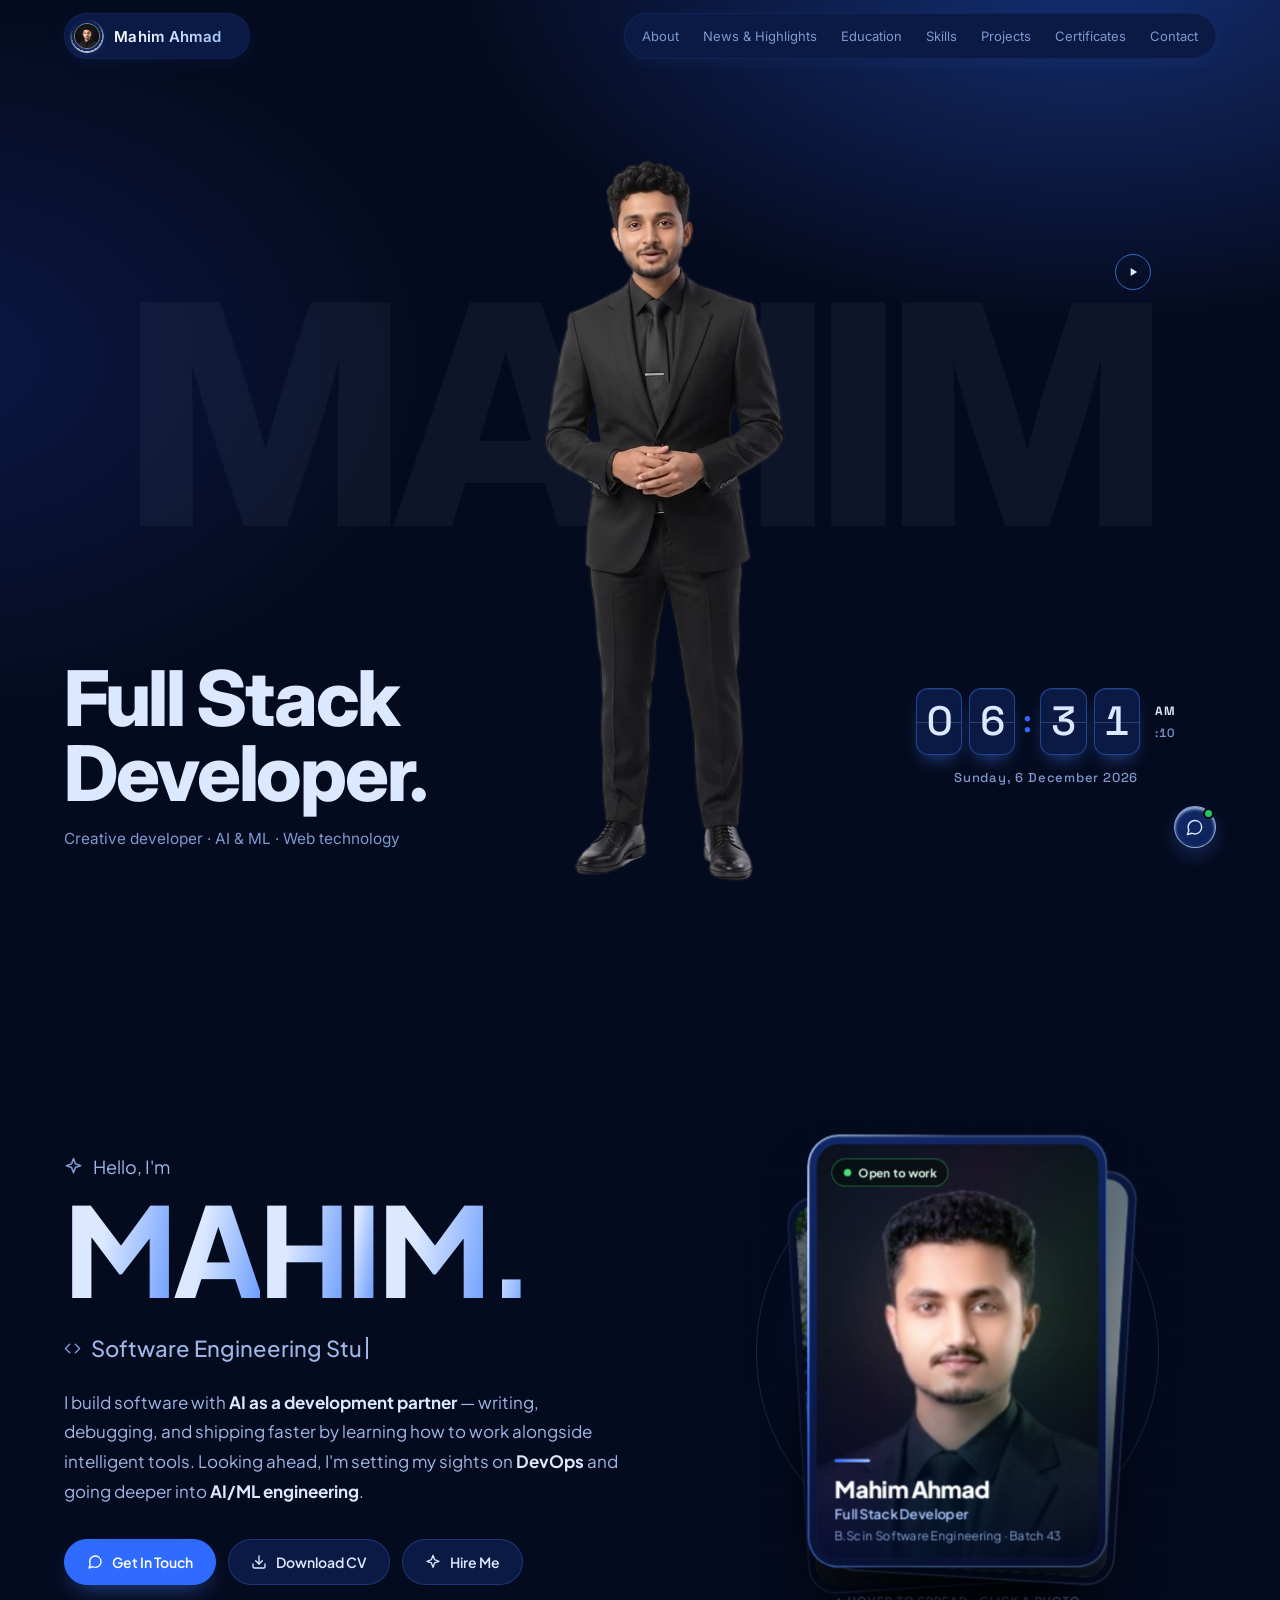
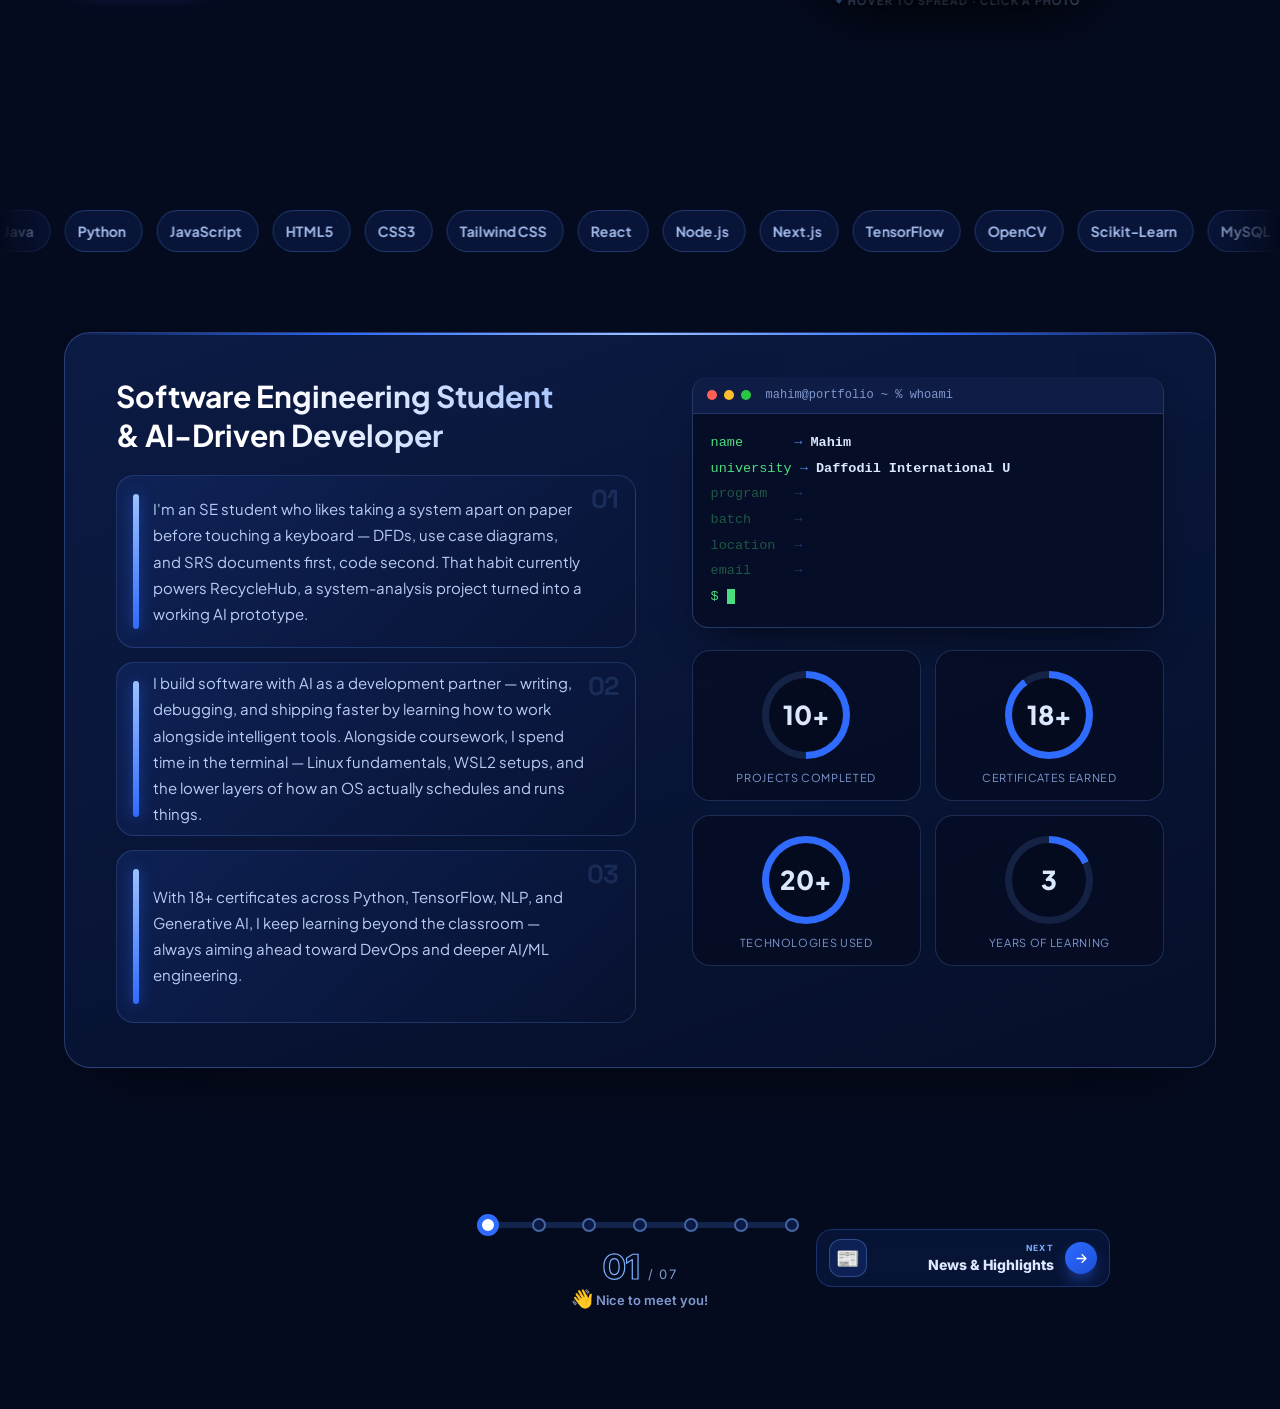
==== commit fd688043: "udated about info design v5" ====
--- a/index.html
+++ b/index.html
@@ -8,7 +8,7 @@
   <link rel="preconnect" href="https://fonts.gstatic.com" crossorigin>
   <link href="https://fonts.googleapis.com/css2?family=Inter:wght@400;500;600;800&family=Plus+Jakarta+Sans:wght@400;500;600;700;800&family=Space+Grotesk:wght@400;500;600;700&display=swap" rel="stylesheet">
   <link rel="stylesheet" href="style.css?v=20261402">
-  <link rel="stylesheet" href="about.css?v=20262803">
+  <link rel="stylesheet" href="about.css?v=20262804">
 </head>
 <body>
 
--- a/about.css
+++ b/about.css
@@ -447,3 +447,5 @@
 @media (max-width: 980px) { .ab-paras { display: grid; gap: 12px; } }
 .ab-pt { display: block; padding-right: 26px; }
 .ab-paras p::before, .ab-paras p.reached::before, .ab-paras p.now::before { border: 0 !important; width: 3px !important; height: auto !important; border-radius: 0 3px 3px 0 !important; background: linear-gradient(180deg, #9cc2ff, #2f6bff) !important; }
+.ab-paras p { padding-left: 36px; }
+.ab-paras p::before, .ab-paras p.reached::before, .ab-paras p.now::before { left: 16px !important; top: 18px !important; bottom: 18px !important; width: 6px !important; border-radius: 6px !important; box-shadow: 0 0 14px rgba(47,107,255,.55) !important; }
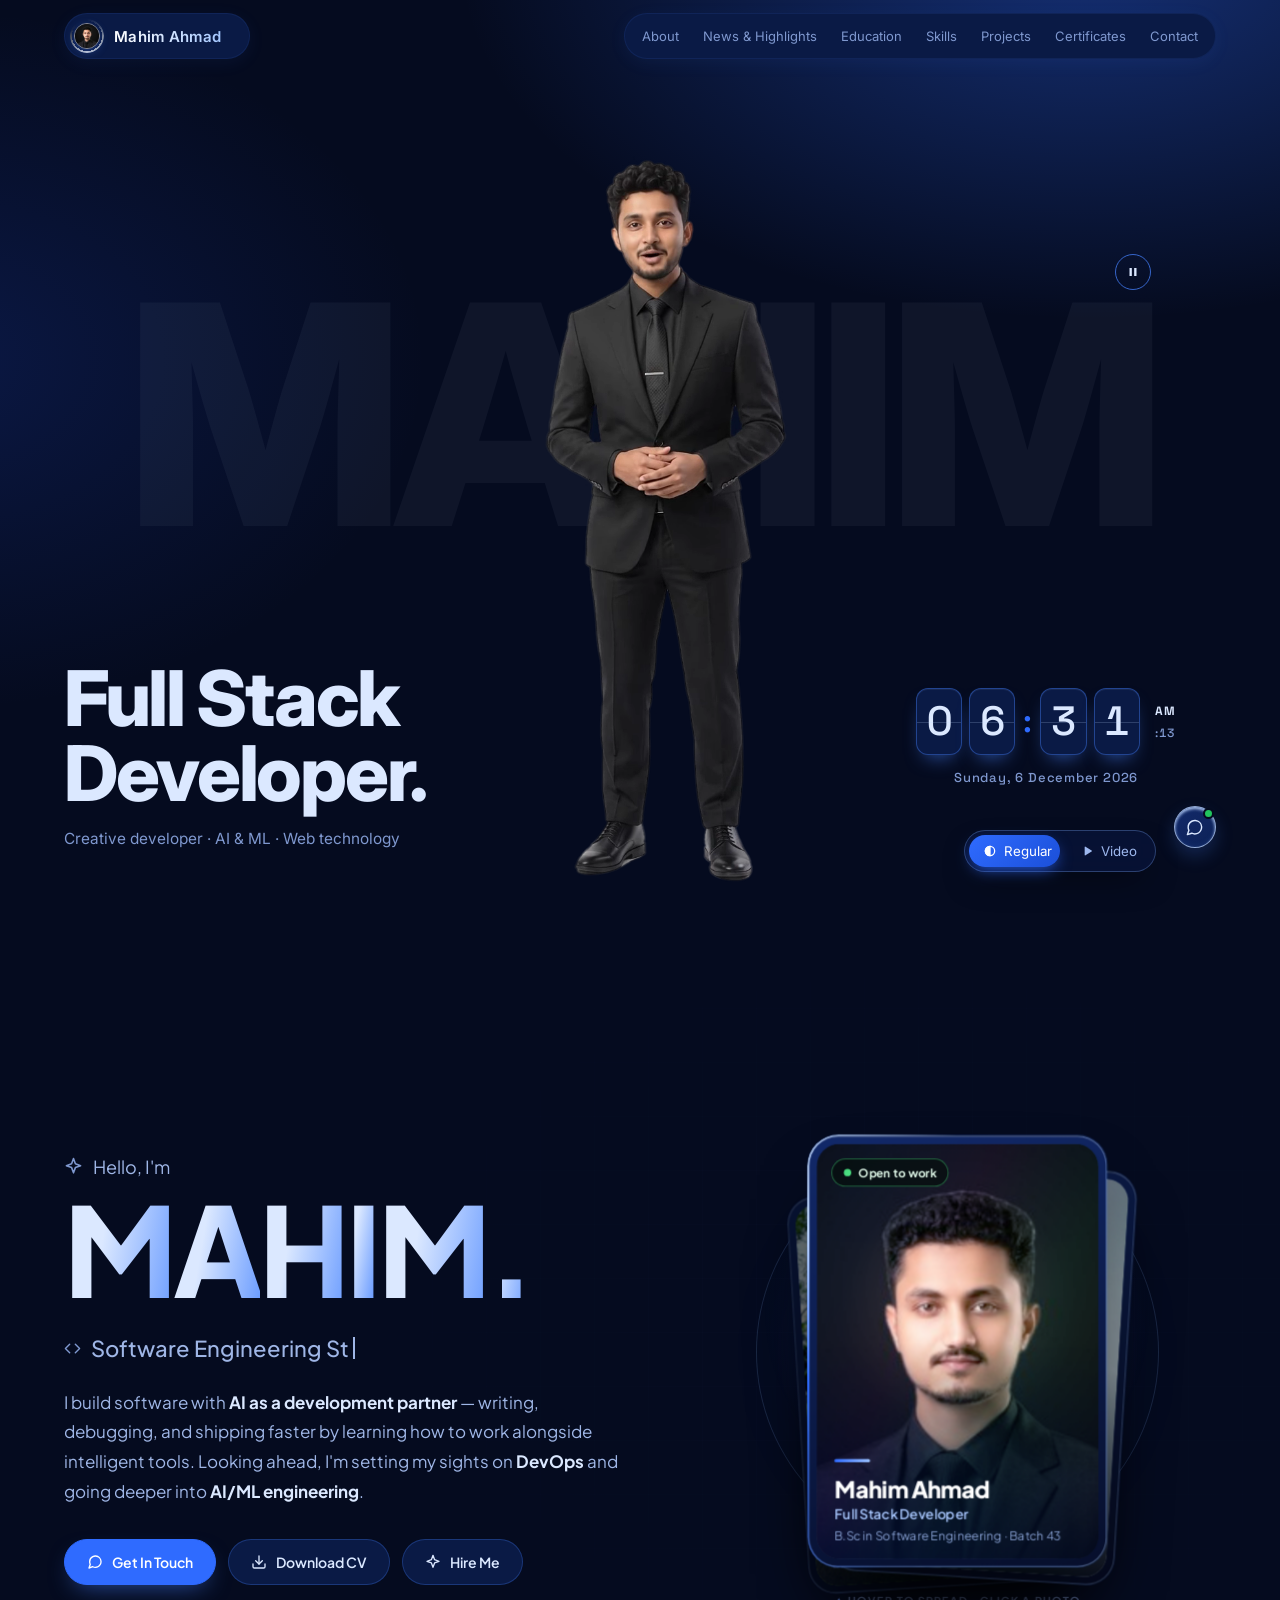
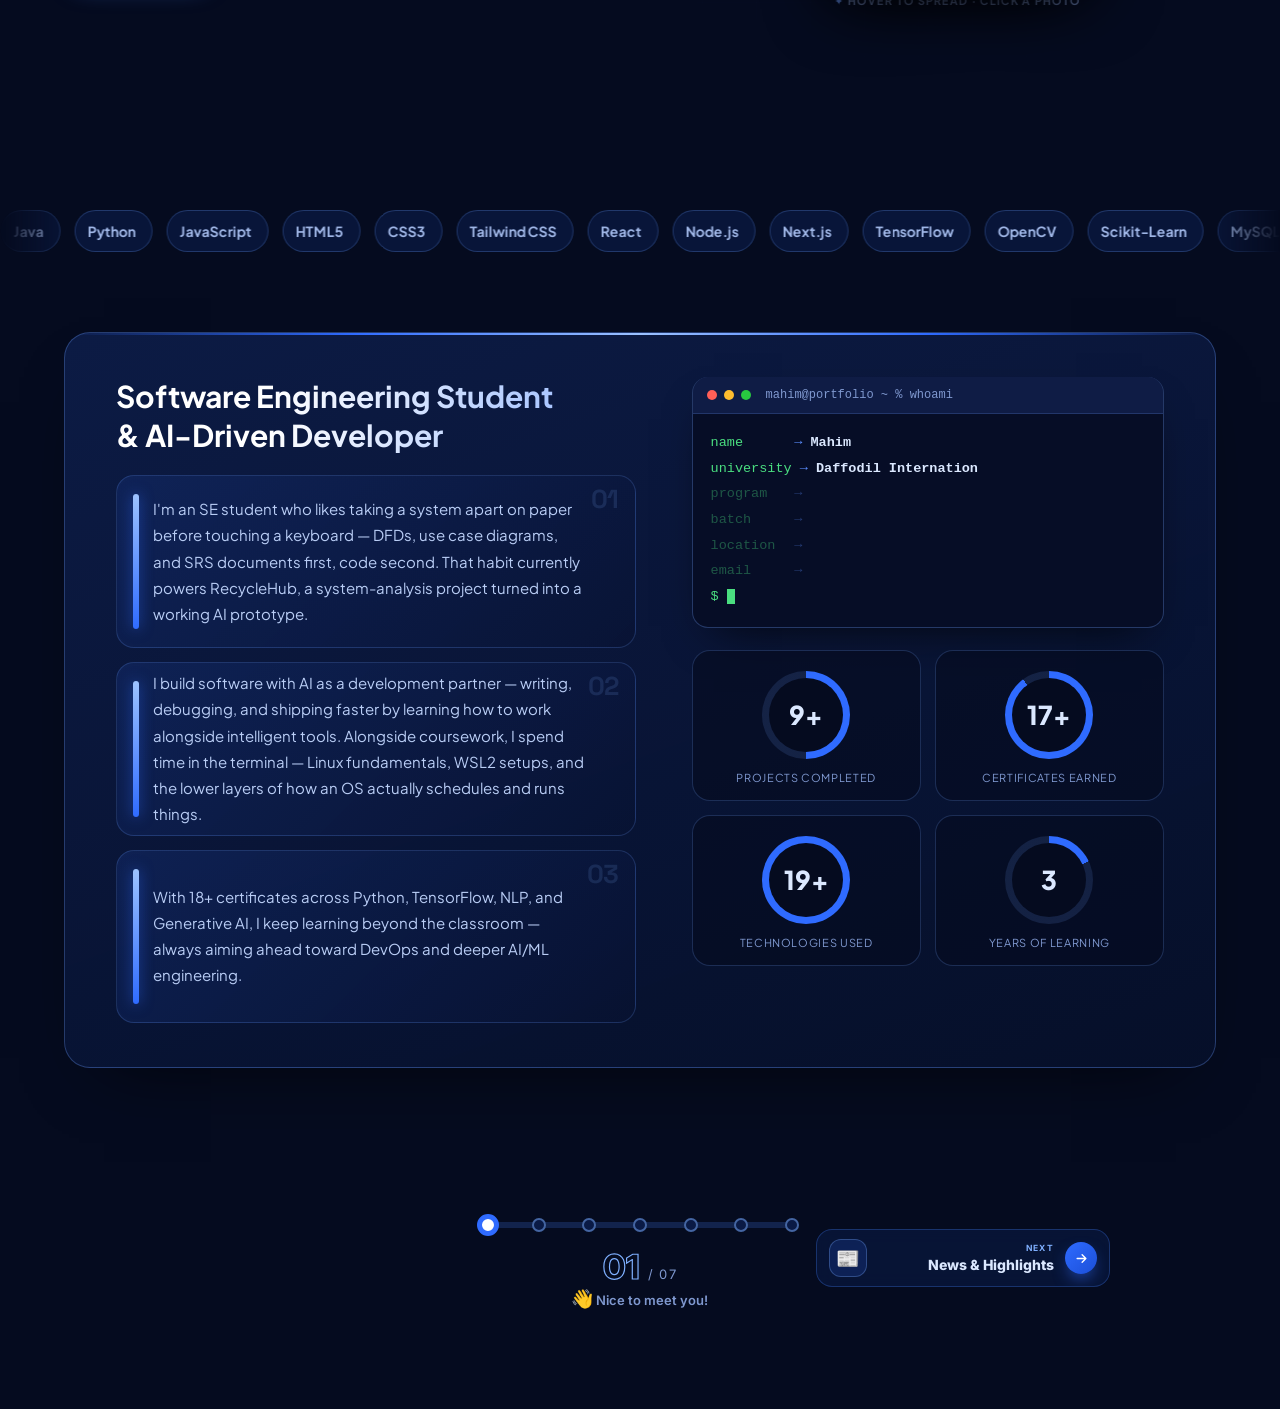
==== commit 8b1668ca: "add 2 type theam" ====
--- a/index.html
+++ b/index.html
@@ -7,7 +7,7 @@
   <link rel="preconnect" href="https://fonts.googleapis.com">
   <link rel="preconnect" href="https://fonts.gstatic.com" crossorigin>
   <link href="https://fonts.googleapis.com/css2?family=Inter:wght@400;500;600;800&family=Plus+Jakarta+Sans:wght@400;500;600;700;800&family=Space+Grotesk:wght@400;500;600;700&display=swap" rel="stylesheet">
-  <link rel="stylesheet" href="style.css?v=20261402">
+  <link rel="stylesheet" href="style.css?v=20262703">
   <link rel="stylesheet" href="about.css?v=20262804">
 </head>
 <body>
@@ -101,7 +101,7 @@
   </aside>
 
   <script src="about.js?v=20262802"></script>
-  <script src="script.js?v=20261501"></script>
+  <script src="script.js?v=20262703"></script>
   <script src="totop.js?v=20261401"></script>
 </body>
 </html>
--- a/style.css
+++ b/style.css
@@ -596,3 +596,13 @@
 .back-to-top .btt-ic svg { width: 19px; height: 19px; }
 @media (prefers-reduced-motion: reduce) { .back-to-top .btt-ic { animation: none !important; } }
 .back-to-top { right: calc(clamp(20px, 5vw, 64px) - 2px); }
+
+/* ---------- Theme switch: Regular / Video ---------- */
+.mode-toggle { position: fixed; right: calc(clamp(20px, 5vw, 64px) + 60px); bottom: 28px; z-index: 60; display: flex; padding: 4px; border-radius: 999px; isolation: isolate;
+  background: rgba(8, 20, 58, .78); border: 1px solid rgba(130, 175, 255, .3); -webkit-backdrop-filter: blur(12px); backdrop-filter: blur(12px); box-shadow: 0 14px 34px -14px rgba(0, 0, 0, .8); }
+.mode-toggle button { position: relative; z-index: 1; display: flex; align-items: center; gap: 7px; padding: 8px 14px; border: 0; background: none; color: #9db8ee; font: 600 12.5px/1 inherit; font-family: inherit; border-radius: 999px; cursor: pointer; white-space: nowrap; transition: color .3s; }
+.mode-toggle button[aria-pressed="true"] { color: #fff; }
+.mode-toggle .mt-i { display: grid; place-items: center; }
+.mode-toggle .mt-glider { position: absolute; z-index: 0; top: 4px; bottom: 4px; left: 4px; width: calc(50% - 4px); border-radius: 999px; background: linear-gradient(135deg, #2f6bff, #1b4fd8); box-shadow: 0 6px 16px -4px rgba(47, 107, 255, .8); transition: transform .35s cubic-bezier(.3, 1.2, .4, 1); }
+.mode-toggle[data-mode="video"] .mt-glider { transform: translateX(100%); }
+@media (max-width: 560px) { .mode-toggle { right: auto; left: 14px; bottom: 28px; padding: 0; } .mode-toggle .mt-glider, .mode-toggle .mt-t, .mode-toggle button[aria-pressed="true"] { display: none; } .mode-toggle button { width: 42px; height: 42px; padding: 0; justify-content: center; color: #fff; background: linear-gradient(135deg, #2f6bff, #1b4fd8); } }
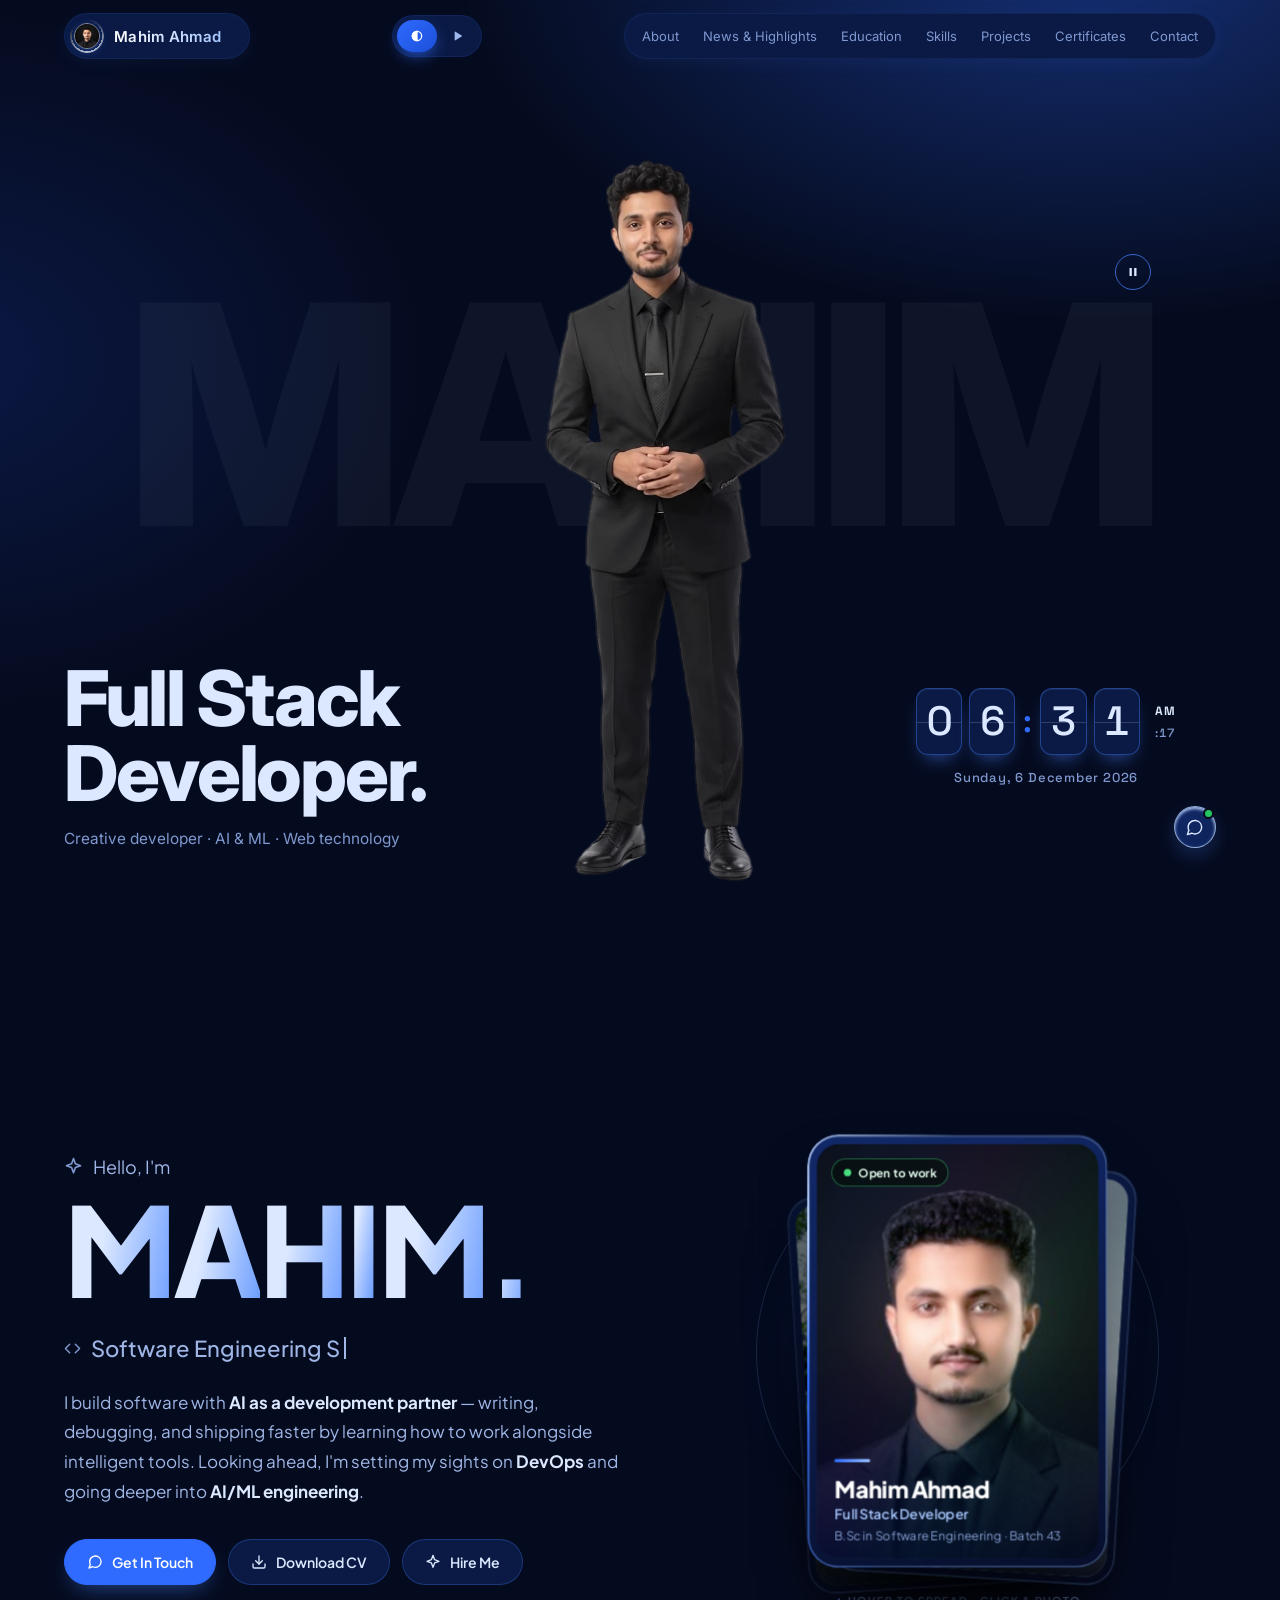
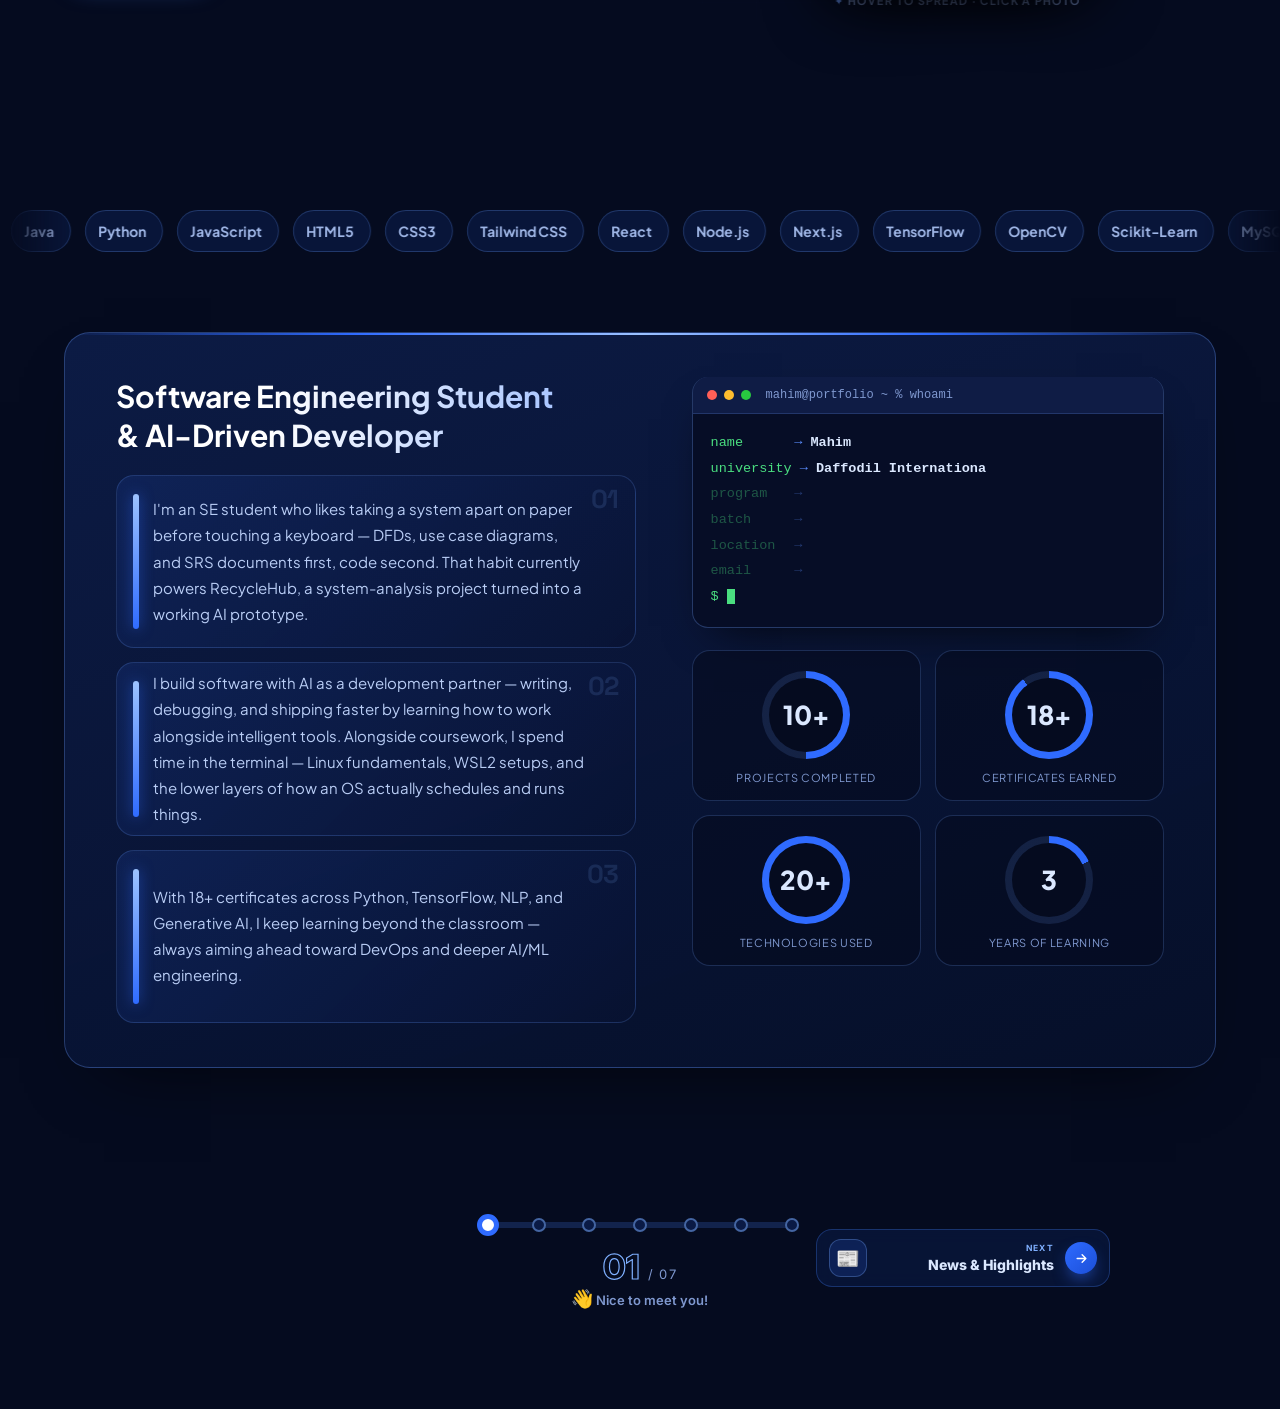
==== commit 14be55c9: "add 2 type theam v2" ====
--- a/index.html
+++ b/index.html
@@ -7,7 +7,7 @@
   <link rel="preconnect" href="https://fonts.googleapis.com">
   <link rel="preconnect" href="https://fonts.gstatic.com" crossorigin>
   <link href="https://fonts.googleapis.com/css2?family=Inter:wght@400;500;600;800&family=Plus+Jakarta+Sans:wght@400;500;600;700;800&family=Space+Grotesk:wght@400;500;600;700&display=swap" rel="stylesheet">
-  <link rel="stylesheet" href="style.css?v=20262703">
+  <link rel="stylesheet" href="style.css?v=20262704">
   <link rel="stylesheet" href="about.css?v=20262804">
 </head>
 <body>
@@ -101,7 +101,7 @@
   </aside>
 
   <script src="about.js?v=20262802"></script>
-  <script src="script.js?v=20262703"></script>
+  <script src="script.js?v=20262704"></script>
   <script src="totop.js?v=20261401"></script>
 </body>
 </html>
--- a/style.css
+++ b/style.css
@@ -598,11 +598,13 @@
 .back-to-top { right: calc(clamp(20px, 5vw, 64px) - 2px); }
 
 /* ---------- Theme switch: Regular / Video ---------- */
-.mode-toggle { position: fixed; right: calc(clamp(20px, 5vw, 64px) + 60px); bottom: 28px; z-index: 60; display: flex; padding: 4px; border-radius: 999px; isolation: isolate;
-  background: rgba(8, 20, 58, .78); border: 1px solid rgba(130, 175, 255, .3); -webkit-backdrop-filter: blur(12px); backdrop-filter: blur(12px); box-shadow: 0 14px 34px -14px rgba(0, 0, 0, .8); }
+.mode-toggle { position: relative; flex: none; display: flex; padding: 4px; border-radius: 999px; isolation: isolate; margin: 0 12px;
+  background: var(--nav-bg, rgba(8, 20, 58, .78)); border: 1px solid var(--nav-line, rgba(130, 175, 255, .3)); -webkit-backdrop-filter: blur(12px); backdrop-filter: blur(12px); }
 .mode-toggle button { position: relative; z-index: 1; display: flex; align-items: center; gap: 7px; padding: 8px 14px; border: 0; background: none; color: #9db8ee; font: 600 12.5px/1 inherit; font-family: inherit; border-radius: 999px; cursor: pointer; white-space: nowrap; transition: color .3s; }
 .mode-toggle button[aria-pressed="true"] { color: #fff; }
 .mode-toggle .mt-i { display: grid; place-items: center; }
 .mode-toggle .mt-glider { position: absolute; z-index: 0; top: 4px; bottom: 4px; left: 4px; width: calc(50% - 4px); border-radius: 999px; background: linear-gradient(135deg, #2f6bff, #1b4fd8); box-shadow: 0 6px 16px -4px rgba(47, 107, 255, .8); transition: transform .35s cubic-bezier(.3, 1.2, .4, 1); }
 .mode-toggle[data-mode="video"] .mt-glider { transform: translateX(100%); }
-@media (max-width: 560px) { .mode-toggle { right: auto; left: 14px; bottom: 28px; padding: 0; } .mode-toggle .mt-glider, .mode-toggle .mt-t, .mode-toggle button[aria-pressed="true"] { display: none; } .mode-toggle button { width: 42px; height: 42px; padding: 0; justify-content: center; color: #fff; background: linear-gradient(135deg, #2f6bff, #1b4fd8); } }
+@media (max-width: 1280px) { .mode-toggle .mt-t { display: none; } .mode-toggle button { padding: 9px 13px; } }
+
+@media (max-width: 560px) { .mode-toggle { margin: 0 8px 0 auto; padding: 0; } .mode-toggle .mt-glider, .mode-toggle button[aria-pressed="true"] { display: none; } .mode-toggle button { width: 44px; height: 44px; padding: 0; justify-content: center; color: #fff; background: linear-gradient(135deg, #2f6bff, #1b4fd8); } }
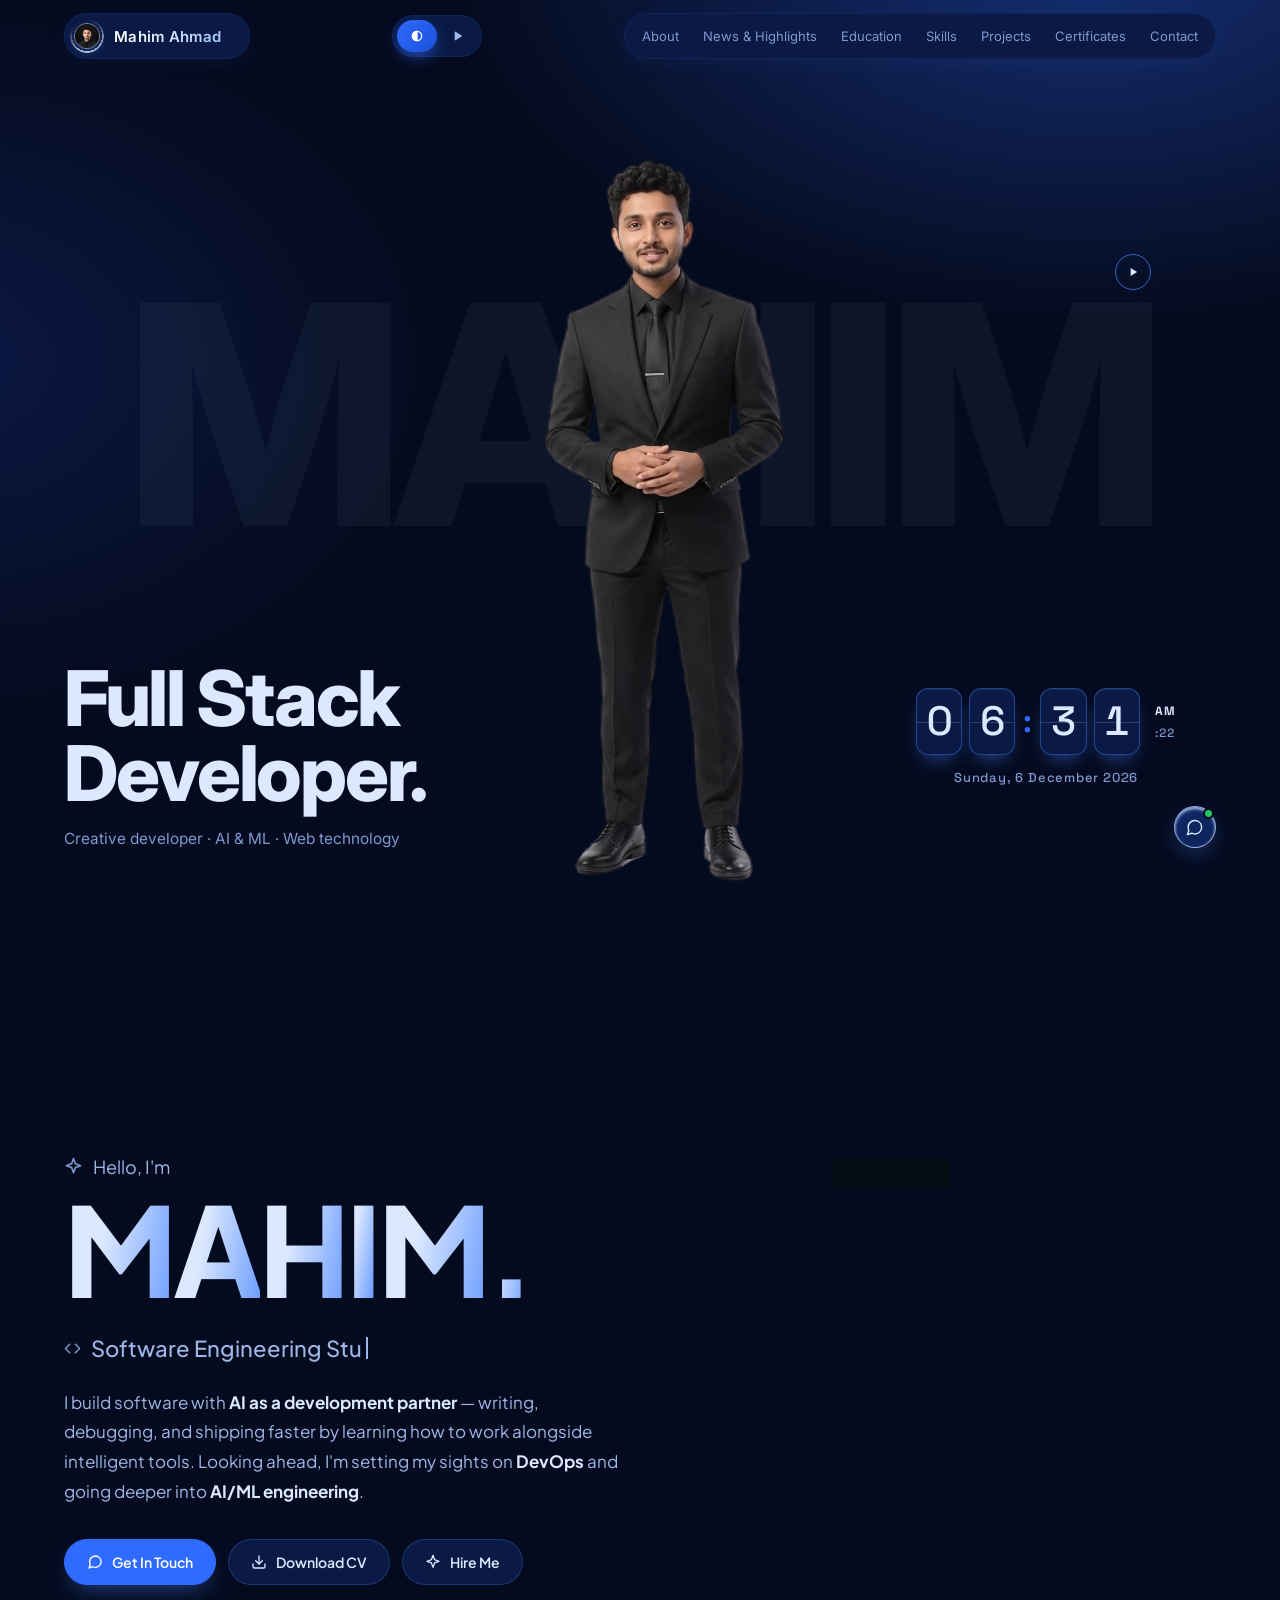
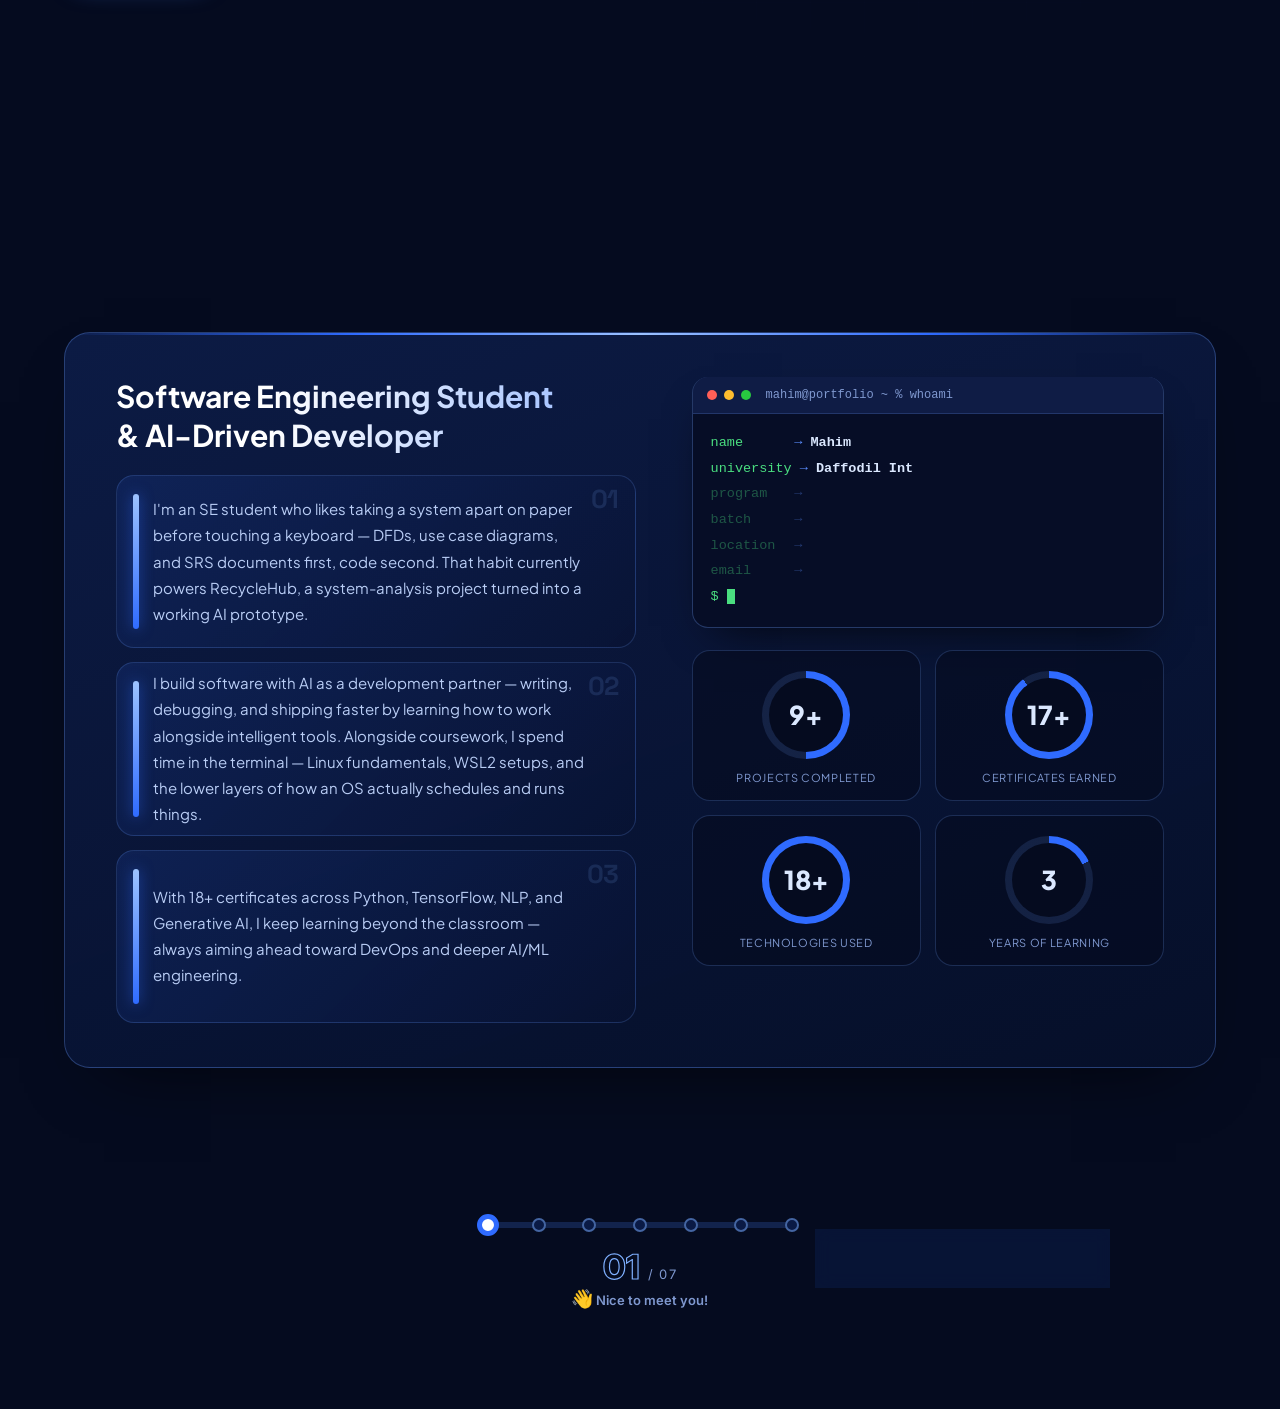
==== commit d1fe1aa4: "add 2 type theam v3" ====
--- a/index.html
+++ b/index.html
@@ -7,7 +7,7 @@
   <link rel="preconnect" href="https://fonts.googleapis.com">
   <link rel="preconnect" href="https://fonts.gstatic.com" crossorigin>
   <link href="https://fonts.googleapis.com/css2?family=Inter:wght@400;500;600;800&family=Plus+Jakarta+Sans:wght@400;500;600;700;800&family=Space+Grotesk:wght@400;500;600;700&display=swap" rel="stylesheet">
-  <link rel="stylesheet" href="style.css?v=20262704">
+  <link rel="stylesheet" href="style.css?v=20262705">
   <link rel="stylesheet" href="about.css?v=20262804">
 </head>
 <body>
--- a/style.css
+++ b/style.css
@@ -608,3 +608,5 @@
 @media (max-width: 1280px) { .mode-toggle .mt-t { display: none; } .mode-toggle button { padding: 9px 13px; } }
 
 @media (max-width: 560px) { .mode-toggle { margin: 0 8px 0 auto; padding: 0; } .mode-toggle .mt-glider, .mode-toggle button[aria-pressed="true"] { display: none; } .mode-toggle button { width: 44px; height: 44px; padding: 0; justify-content: center; color: #fff; background: linear-gradient(135deg, #2f6bff, #1b4fd8); } }
+.mode-toggle .mt-t { display: none !important; }
+.mode-toggle button { padding: 9px 13px; }
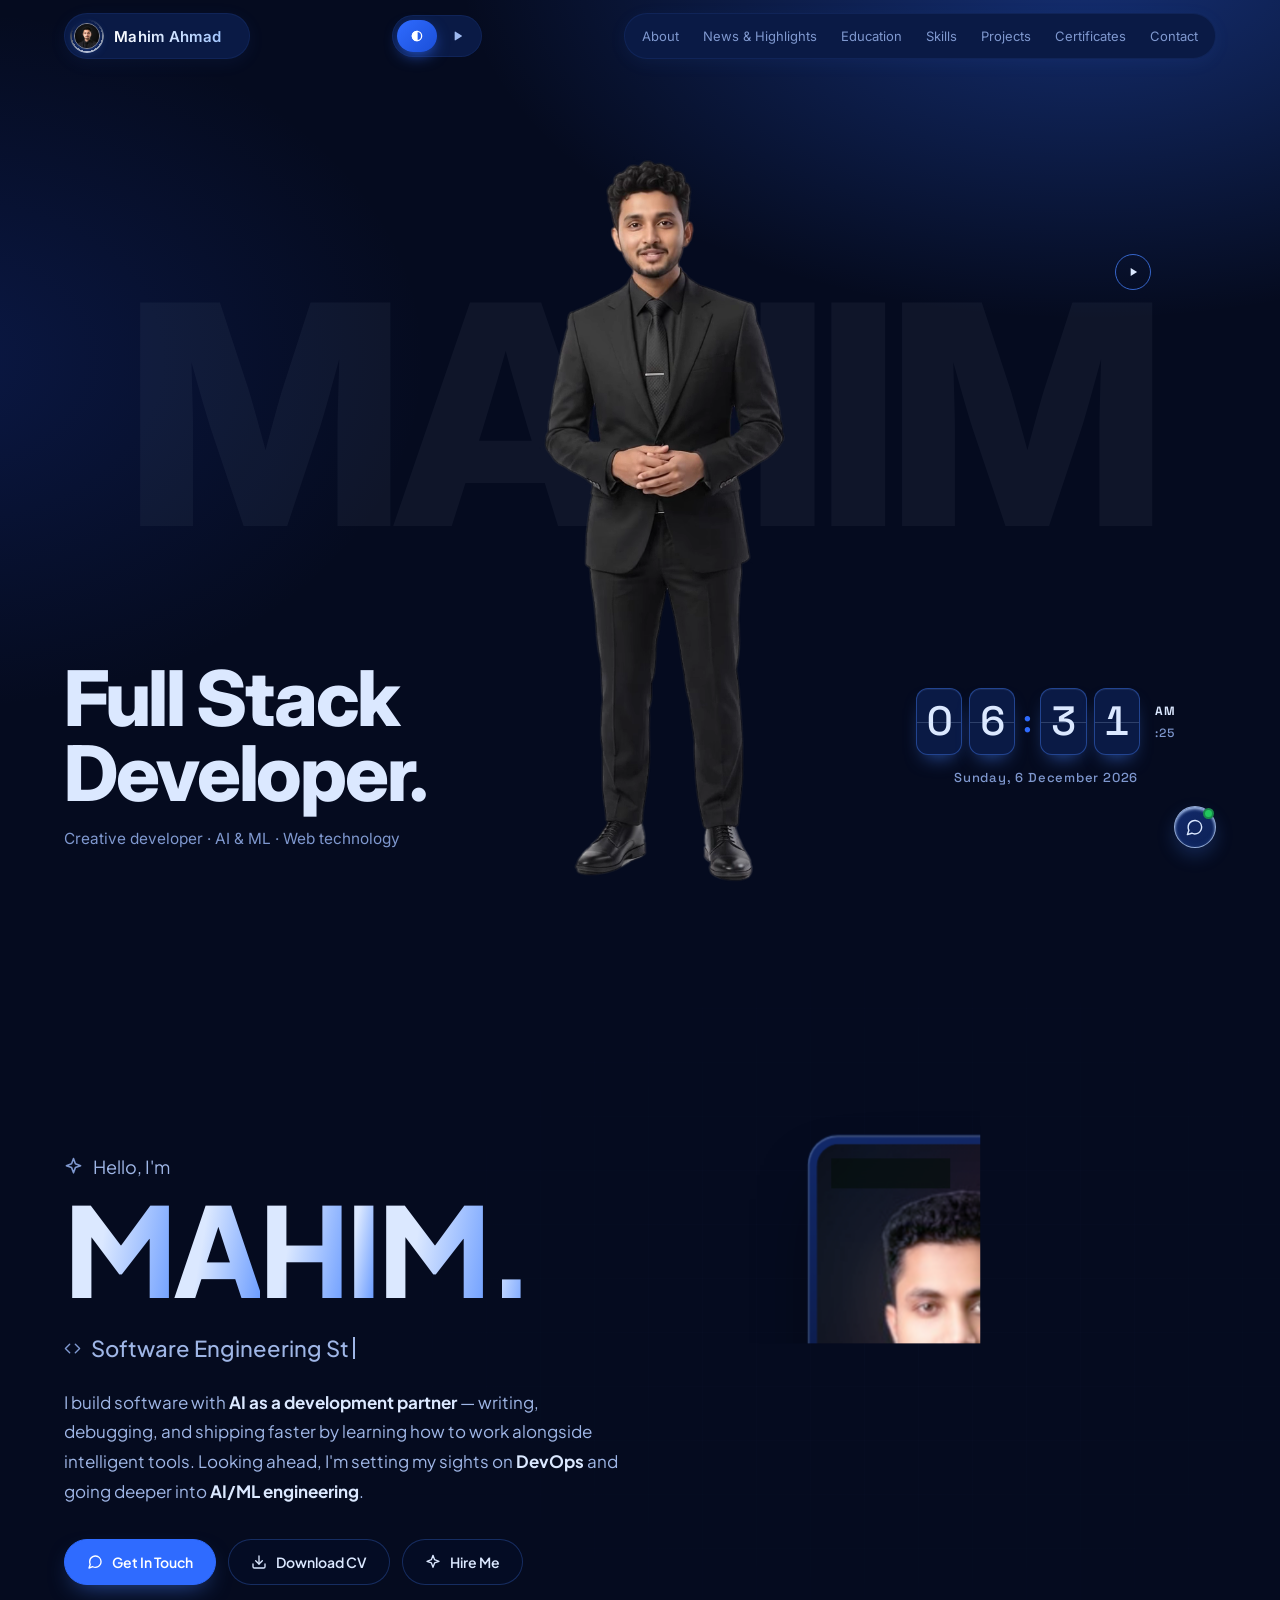
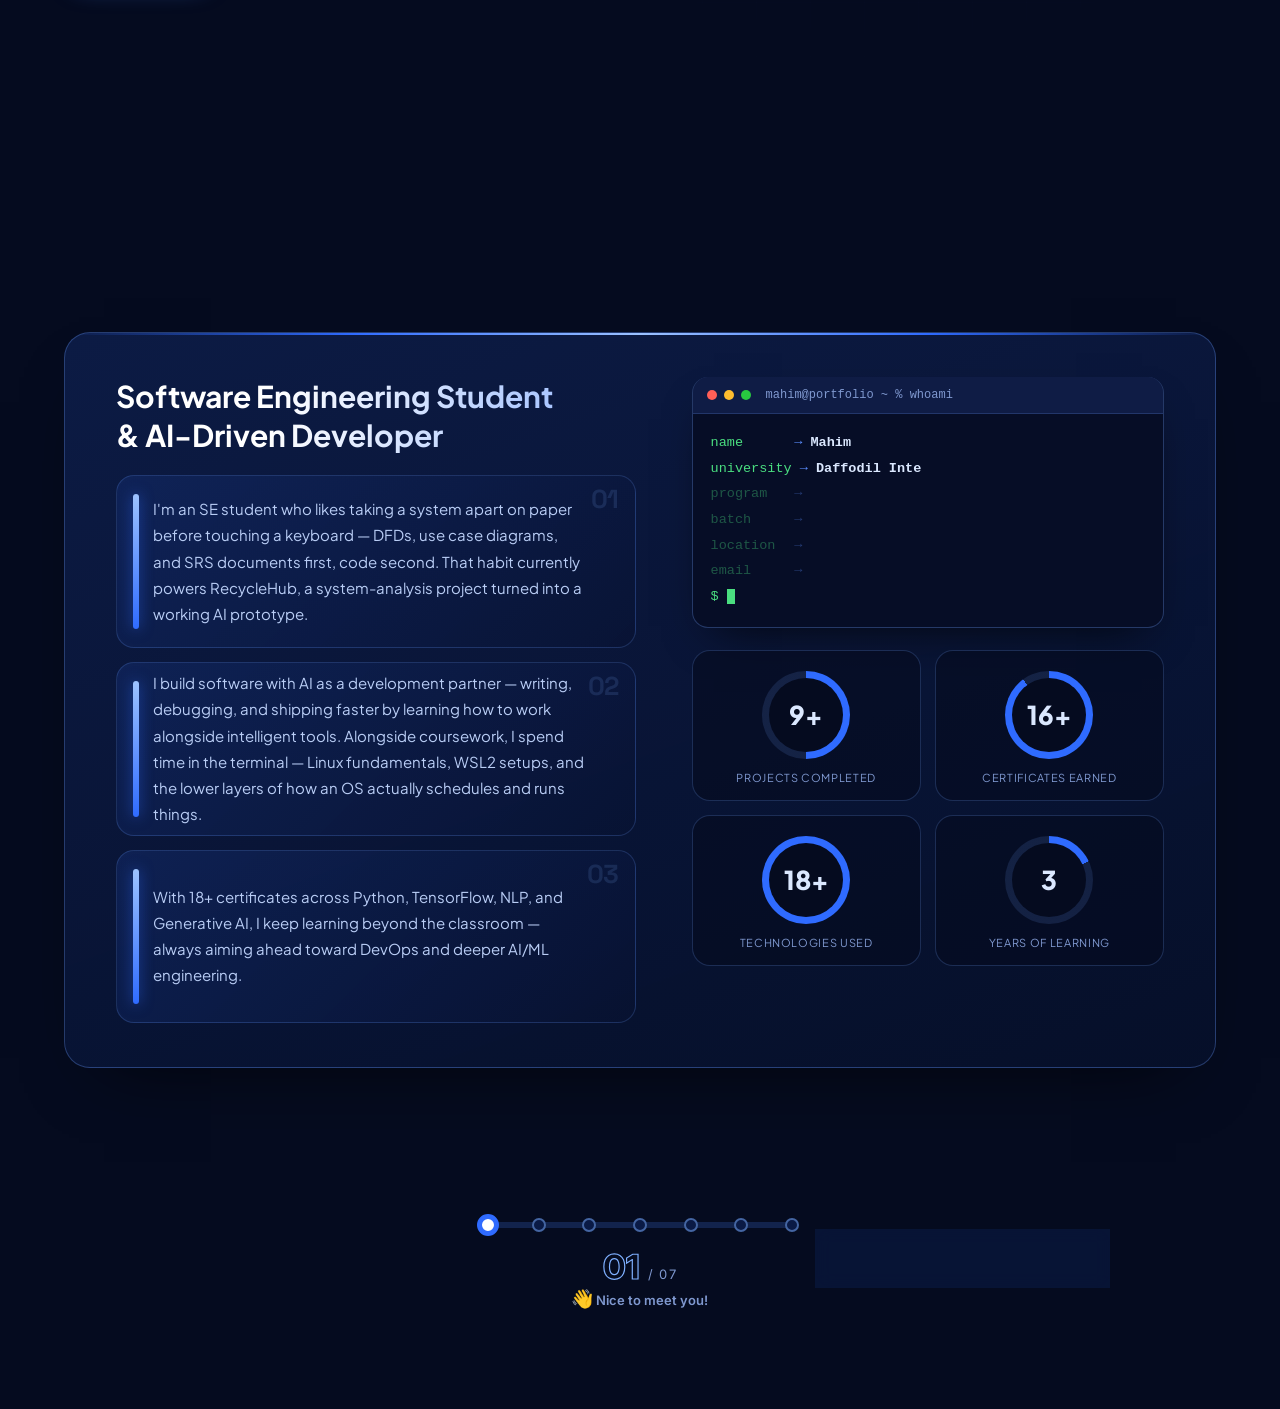
==== commit d5aa5140: "add card design" ====
--- a/index.html
+++ b/index.html
@@ -7,7 +7,7 @@
   <link rel="preconnect" href="https://fonts.googleapis.com">
   <link rel="preconnect" href="https://fonts.gstatic.com" crossorigin>
   <link href="https://fonts.googleapis.com/css2?family=Inter:wght@400;500;600;800&family=Plus+Jakarta+Sans:wght@400;500;600;700;800&family=Space+Grotesk:wght@400;500;600;700&display=swap" rel="stylesheet">
-  <link rel="stylesheet" href="style.css?v=20262705">
+  <link rel="stylesheet" href="style.css?v=20262801">
   <link rel="stylesheet" href="about.css?v=20262804">
 </head>
 <body>
--- a/style.css
+++ b/style.css
@@ -610,3 +610,13 @@
 @media (max-width: 560px) { .mode-toggle { margin: 0 8px 0 auto; padding: 0; } .mode-toggle .mt-glider, .mode-toggle button[aria-pressed="true"] { display: none; } .mode-toggle button { width: 44px; height: 44px; padding: 0; justify-content: center; color: #fff; background: linear-gradient(135deg, #2f6bff, #1b4fd8); } }
 .mode-toggle .mt-t { display: none !important; }
 .mode-toggle button { padding: 9px 13px; }
+
+/* ---------- Regular theme: cards are see-through glass too ---------- */
+body:not(.has-bg) { --card-glass: .22; --card-blur: 6px; }
+body:not(.has-bg) main > section { --bg-alt: rgba(8, 20, 58, var(--card-glass)); --bg: rgba(5, 11, 31, calc(var(--card-glass) + .1)); }
+body:not(.has-bg) .skill-card, body:not(.has-bg) .service-card, body:not(.has-bg) .cert-card, body:not(.has-bg) .contact-card, body:not(.has-bg) .contact-cta,
+body:not(.has-bg) .edu-card, body:not(.has-bg) .lang-card, body:not(.has-bg) .value-card, body:not(.has-bg) .proj-card, body:not(.has-bg) .gh-stat-card,
+body:not(.has-bg) .gh-chart-card, body:not(.has-bg) .hl-frame, body:not(.has-bg) .nl-more, body:not(.has-bg) .gh-cta a, body:not(.has-bg) .page-nav {
+  -webkit-backdrop-filter: blur(var(--card-blur)); backdrop-filter: blur(var(--card-blur));
+}
+body:not(.has-bg) .skill-pop, body:not(.has-bg) .skill-modal-box, body:not(.has-bg) .ex-box, body:not(.has-bg) .cx-box, body:not(.has-bg) .px-box { background: #0a1a45 !important; -webkit-backdrop-filter: none; backdrop-filter: none; }
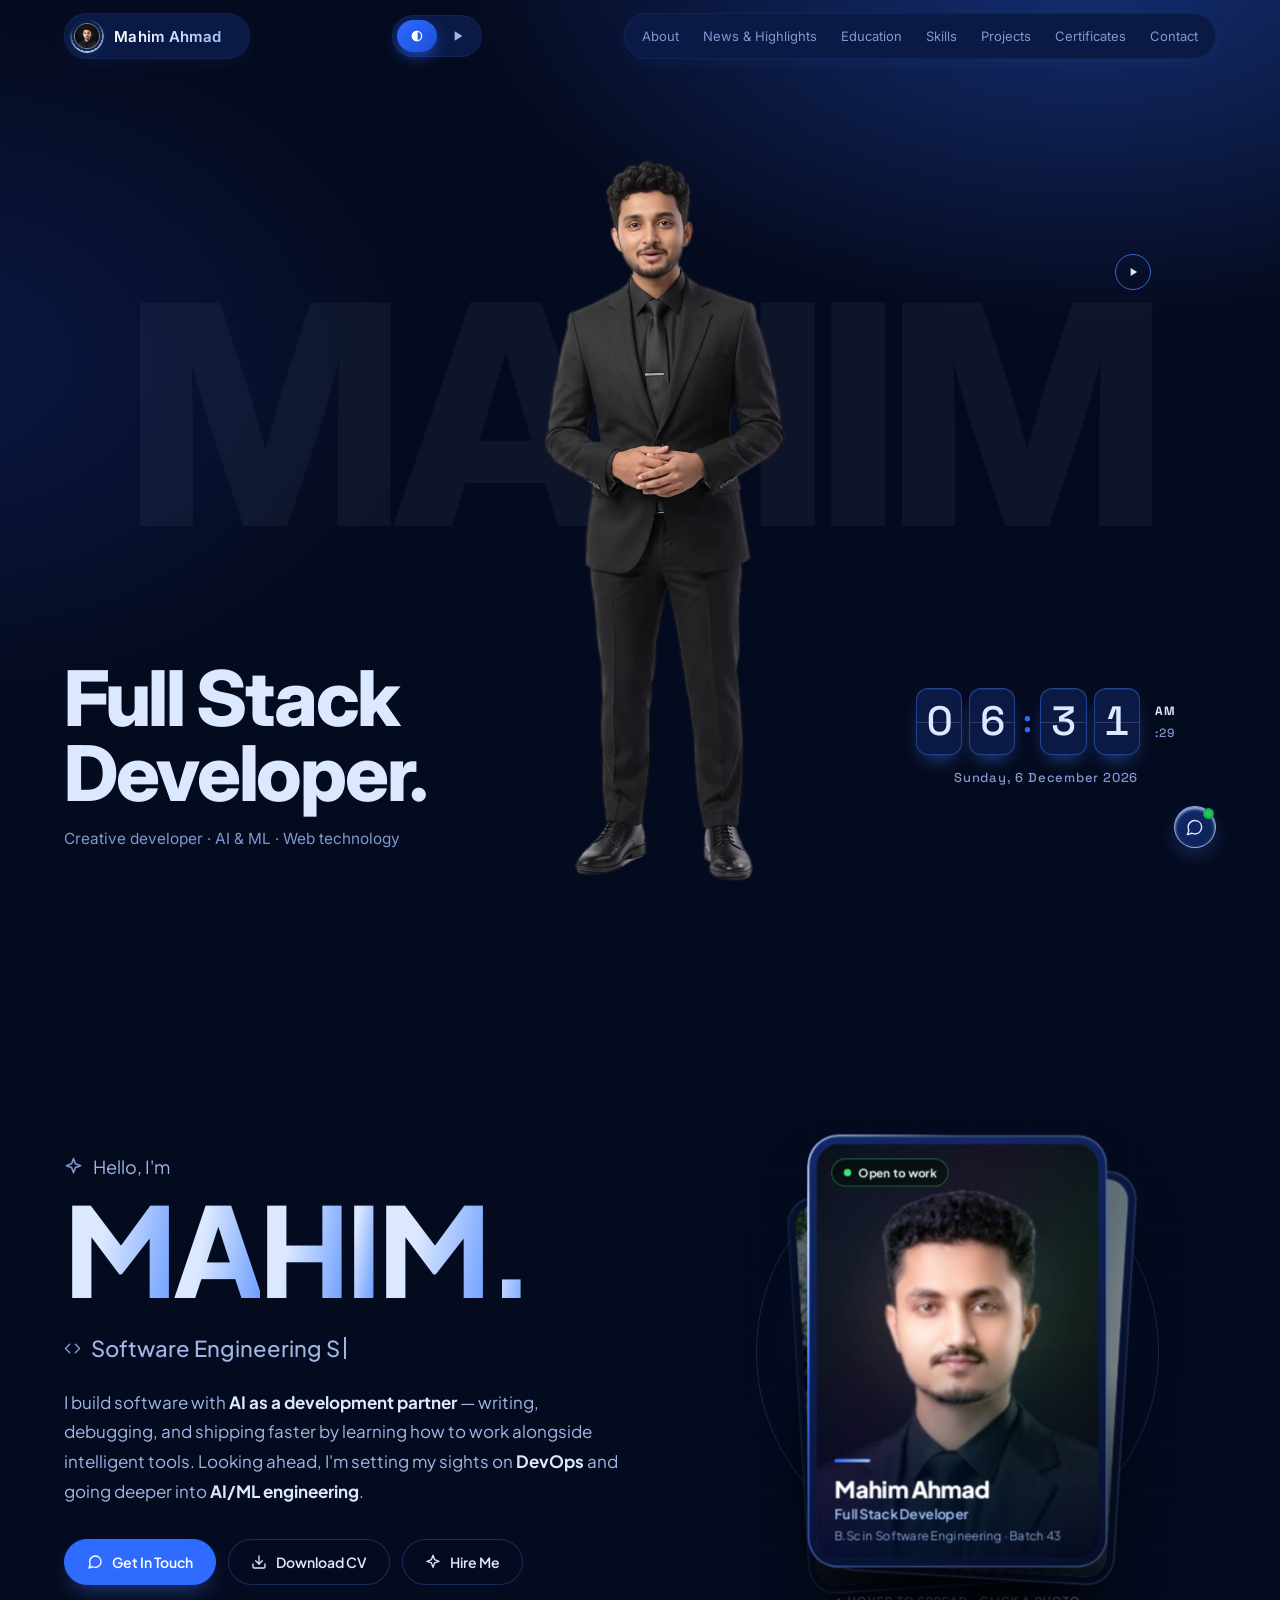
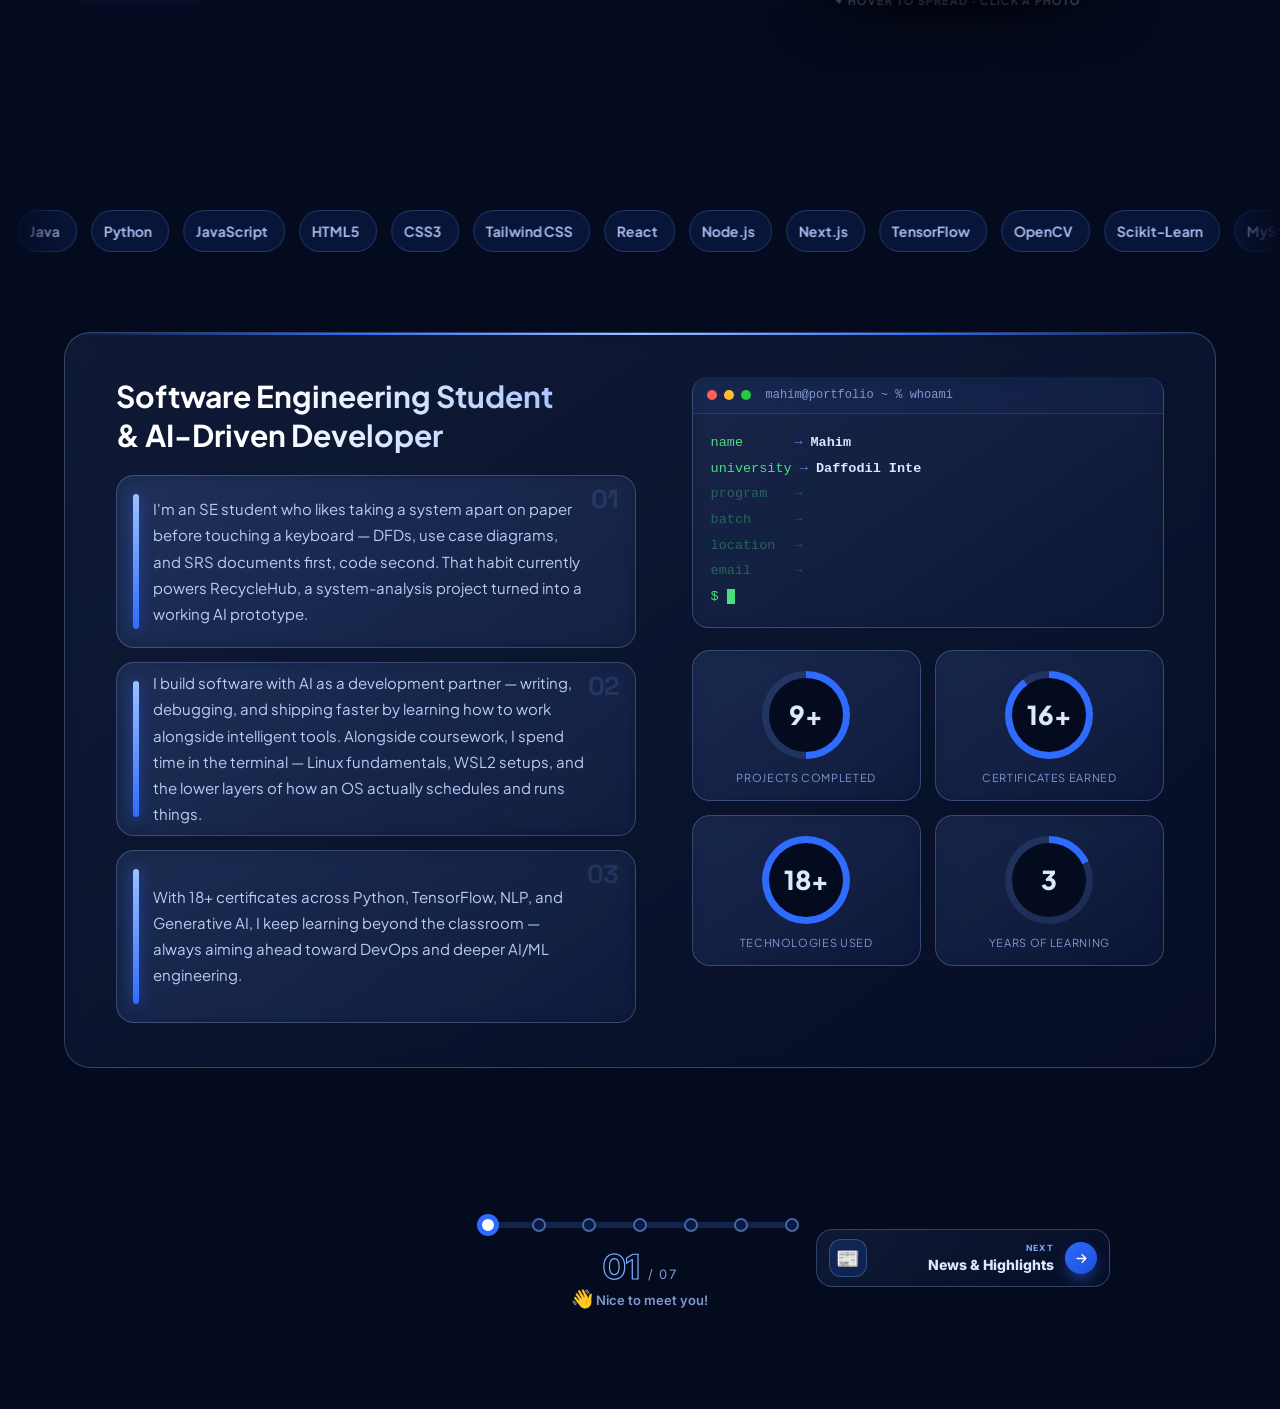
==== commit e2fe5e04: "add card design v2" ====
--- a/index.html
+++ b/index.html
@@ -7,7 +7,7 @@
   <link rel="preconnect" href="https://fonts.googleapis.com">
   <link rel="preconnect" href="https://fonts.gstatic.com" crossorigin>
   <link href="https://fonts.googleapis.com/css2?family=Inter:wght@400;500;600;800&family=Plus+Jakarta+Sans:wght@400;500;600;700;800&family=Space+Grotesk:wght@400;500;600;700&display=swap" rel="stylesheet">
-  <link rel="stylesheet" href="style.css?v=20262801">
+  <link rel="stylesheet" href="style.css?v=20262803">
   <link rel="stylesheet" href="about.css?v=20262804">
 </head>
 <body>
--- a/style.css
+++ b/style.css
@@ -620,3 +620,12 @@
   -webkit-backdrop-filter: blur(var(--card-blur)); backdrop-filter: blur(var(--card-blur));
 }
 body:not(.has-bg) .skill-pop, body:not(.has-bg) .skill-modal-box, body:not(.has-bg) .ex-box, body:not(.has-bg) .cx-box, body:not(.has-bg) .px-box { background: #0a1a45 !important; -webkit-backdrop-filter: none; backdrop-filter: none; }
+
+/* ---------- Regular theme: clearly transparent cards ---------- */
+body:not(.has-bg) { --card-glass: .08; --card-blur: 8px; }
+body:not(.has-bg) :is(.tl-card, .ab-card, .ab-stat, .ab-info, .ab-term, .ab-paras p, .cf-card, .ct-card, .contact-card, .ec, .edu-card, .pc-panel, .gh-panel, .gh-card, .cz-card, .cz-info, .hl-frame, .nl-more, .skill-card, .proj-card, .sk-card, .pn-card, .ns-card, .nw-stat, .nw-card, .gh-stat-card, .gh-chart-card) {
+  background: rgba(10, 26, 69, .14) !important; border-color: rgba(130, 175, 255, .22) !important; -webkit-backdrop-filter: blur(8px); backdrop-filter: blur(8px); box-shadow: none;
+}
+body:not(.has-bg) .ab-term-body { background: rgba(5, 11, 31, .2) !important; } body:not(.has-bg) .ab-term-head { background: rgba(10, 26, 69, .25) !important; }
+body:not(.has-bg) :is(.tl-card, .ab-card, .ab-stat, .ab-info, .ab-term, .ab-paras p, .cf-card, .ct-card, .contact-card, .ec, .edu-card, .pc-panel, .gh-panel, .gh-card, .cz-card, .cz-info, .hl-frame, .nl-more, .skill-card, .proj-card, .sk-card, .pn-card, .ns-card, .nw-stat, .nw-card, .gh-stat-card, .gh-chart-card) {
+  background: linear-gradient(145deg, rgba(110, 160, 255, .10), rgba(60, 100, 220, .04)) !important; border-color: rgba(150, 190, 255, .28) !important; }
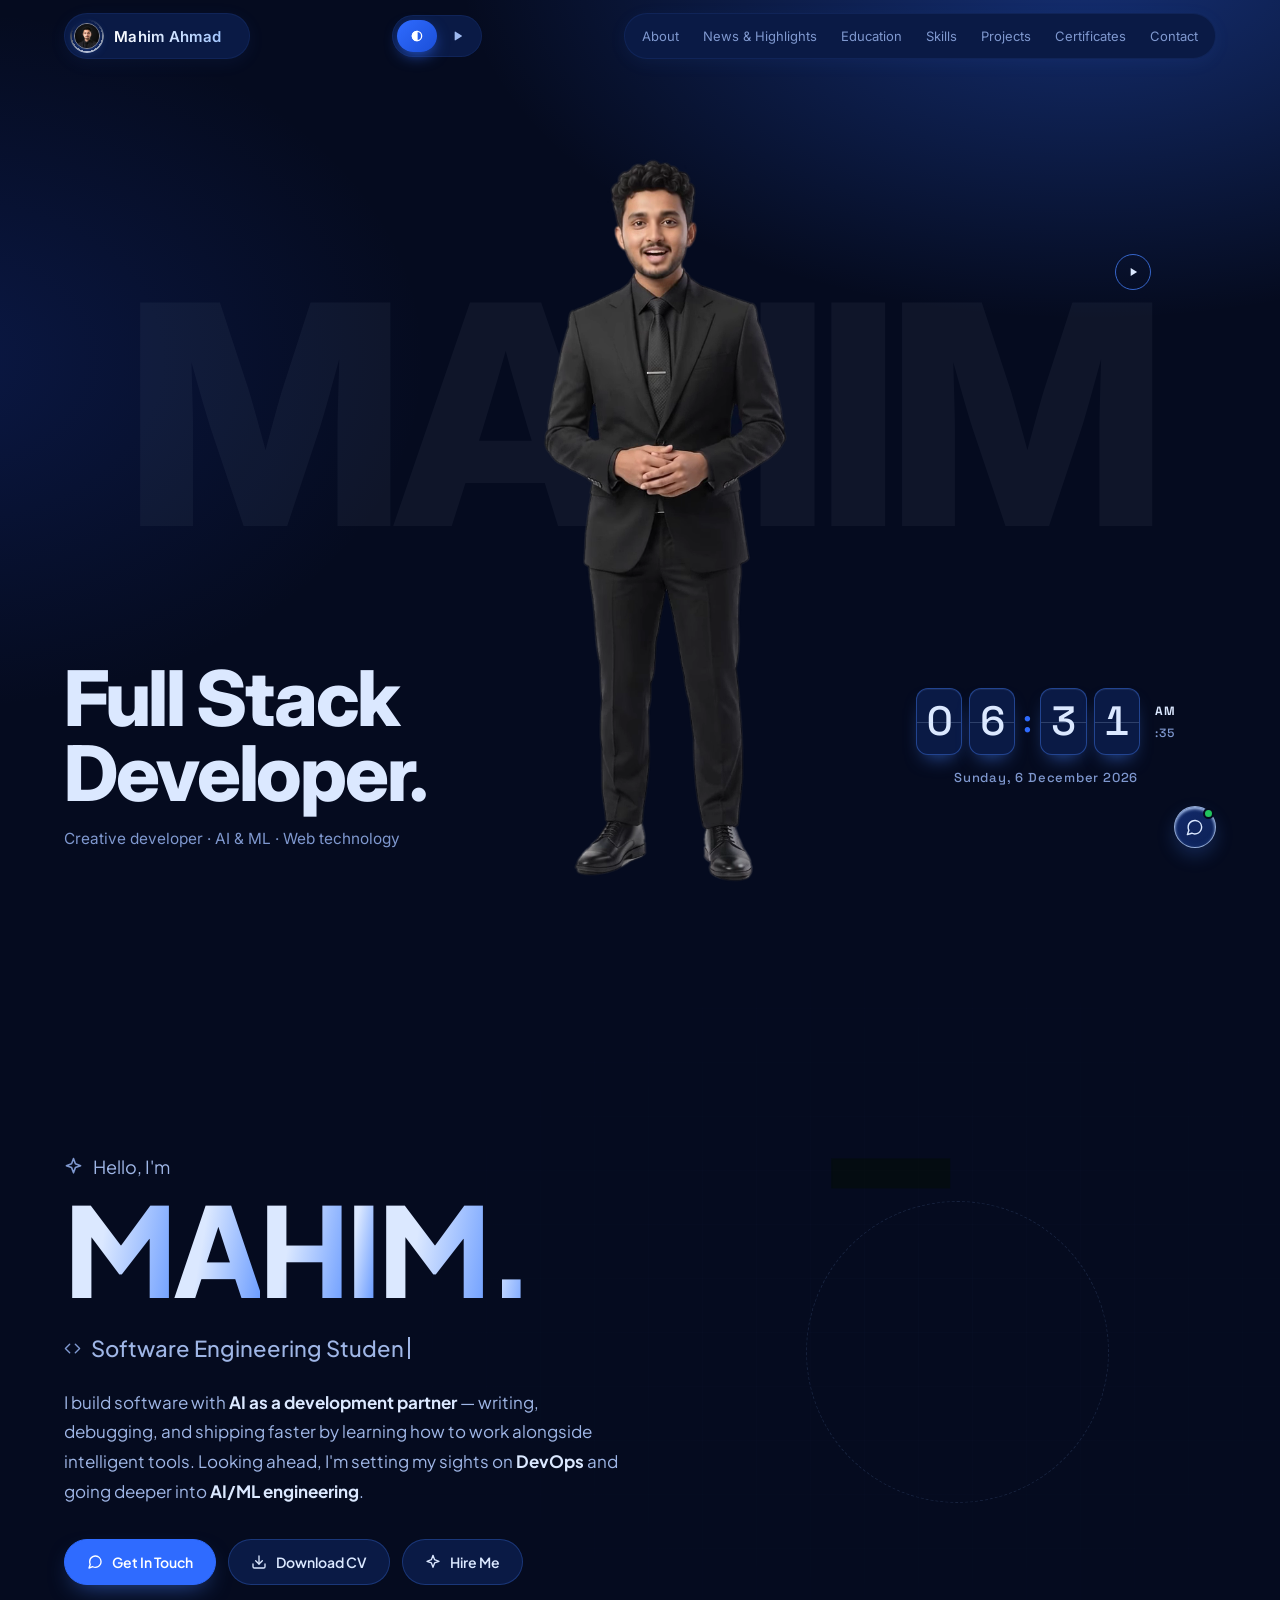
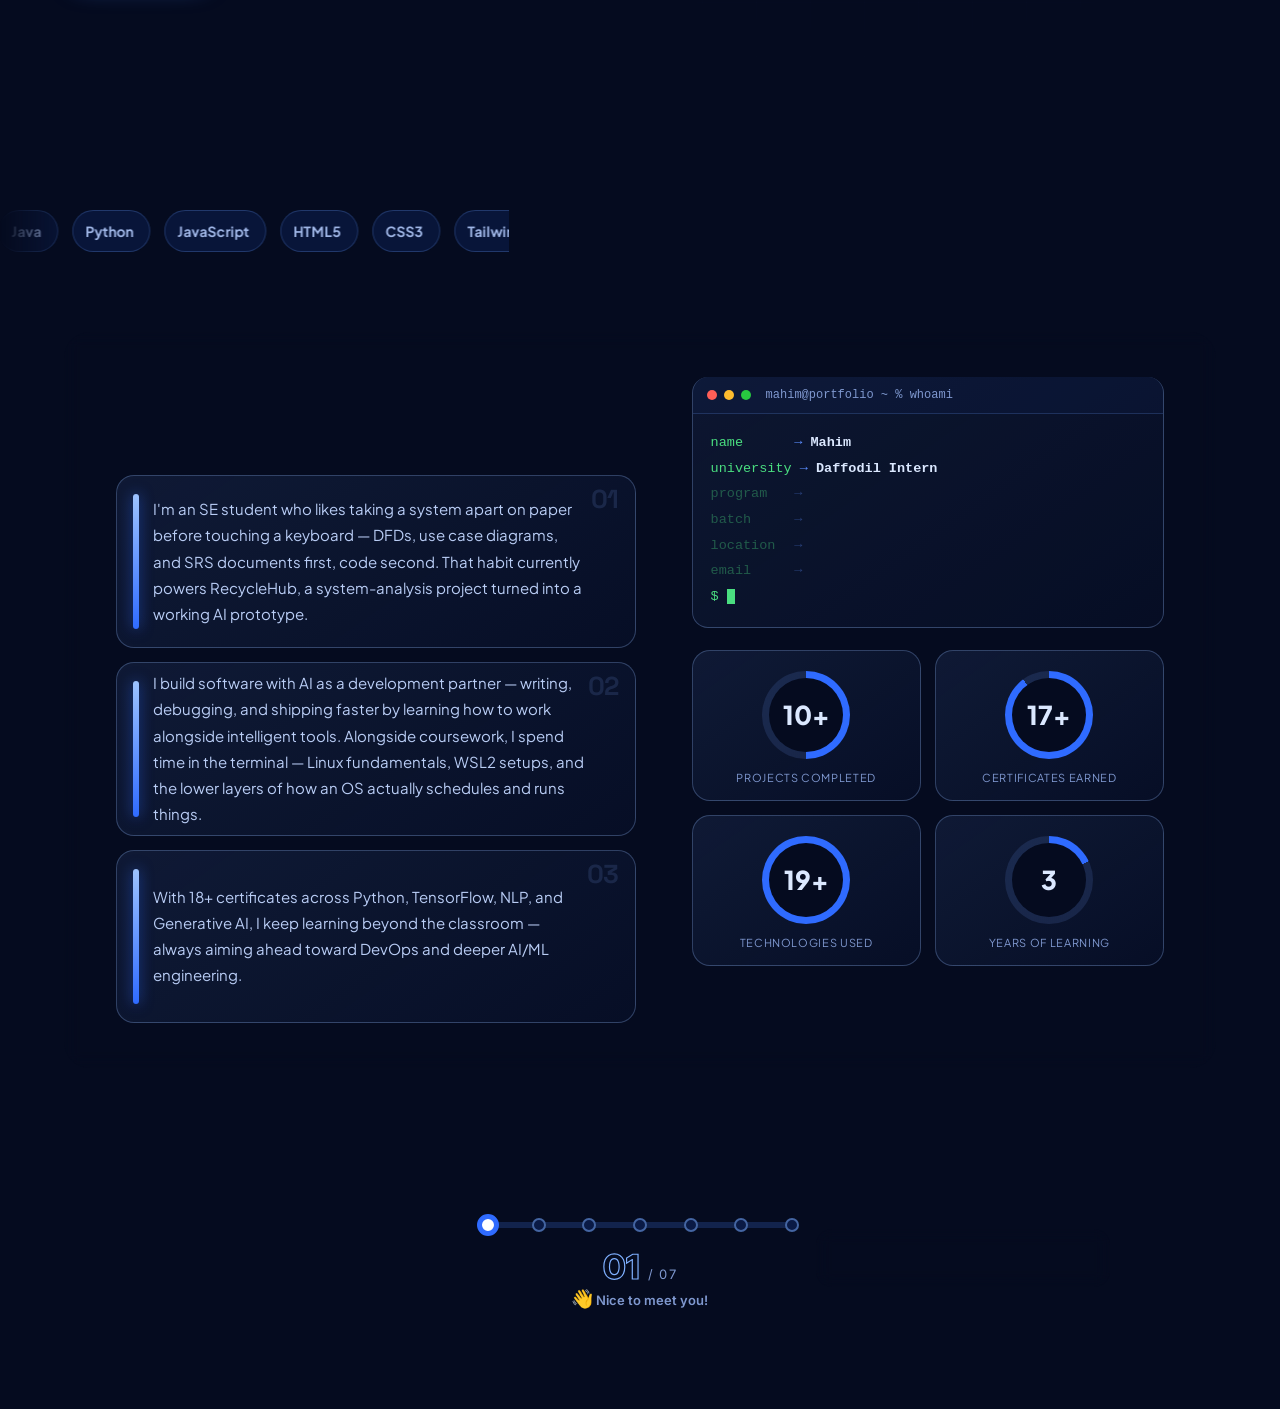
==== commit c5a714be: "add card design v3" ====
--- a/index.html
+++ b/index.html
@@ -7,7 +7,7 @@
   <link rel="preconnect" href="https://fonts.googleapis.com">
   <link rel="preconnect" href="https://fonts.gstatic.com" crossorigin>
   <link href="https://fonts.googleapis.com/css2?family=Inter:wght@400;500;600;800&family=Plus+Jakarta+Sans:wght@400;500;600;700;800&family=Space+Grotesk:wght@400;500;600;700&display=swap" rel="stylesheet">
-  <link rel="stylesheet" href="style.css?v=20262803">
+  <link rel="stylesheet" href="style.css?v=20262804">
   <link rel="stylesheet" href="about.css?v=20262804">
 </head>
 <body>
--- a/style.css
+++ b/style.css
@@ -613,7 +613,6 @@
 
 /* ---------- Regular theme: cards are see-through glass too ---------- */
 body:not(.has-bg) { --card-glass: .22; --card-blur: 6px; }
-body:not(.has-bg) main > section { --bg-alt: rgba(8, 20, 58, var(--card-glass)); --bg: rgba(5, 11, 31, calc(var(--card-glass) + .1)); }
 body:not(.has-bg) .skill-card, body:not(.has-bg) .service-card, body:not(.has-bg) .cert-card, body:not(.has-bg) .contact-card, body:not(.has-bg) .contact-cta,
 body:not(.has-bg) .edu-card, body:not(.has-bg) .lang-card, body:not(.has-bg) .value-card, body:not(.has-bg) .proj-card, body:not(.has-bg) .gh-stat-card,
 body:not(.has-bg) .gh-chart-card, body:not(.has-bg) .hl-frame, body:not(.has-bg) .nl-more, body:not(.has-bg) .gh-cta a, body:not(.has-bg) .page-nav {
